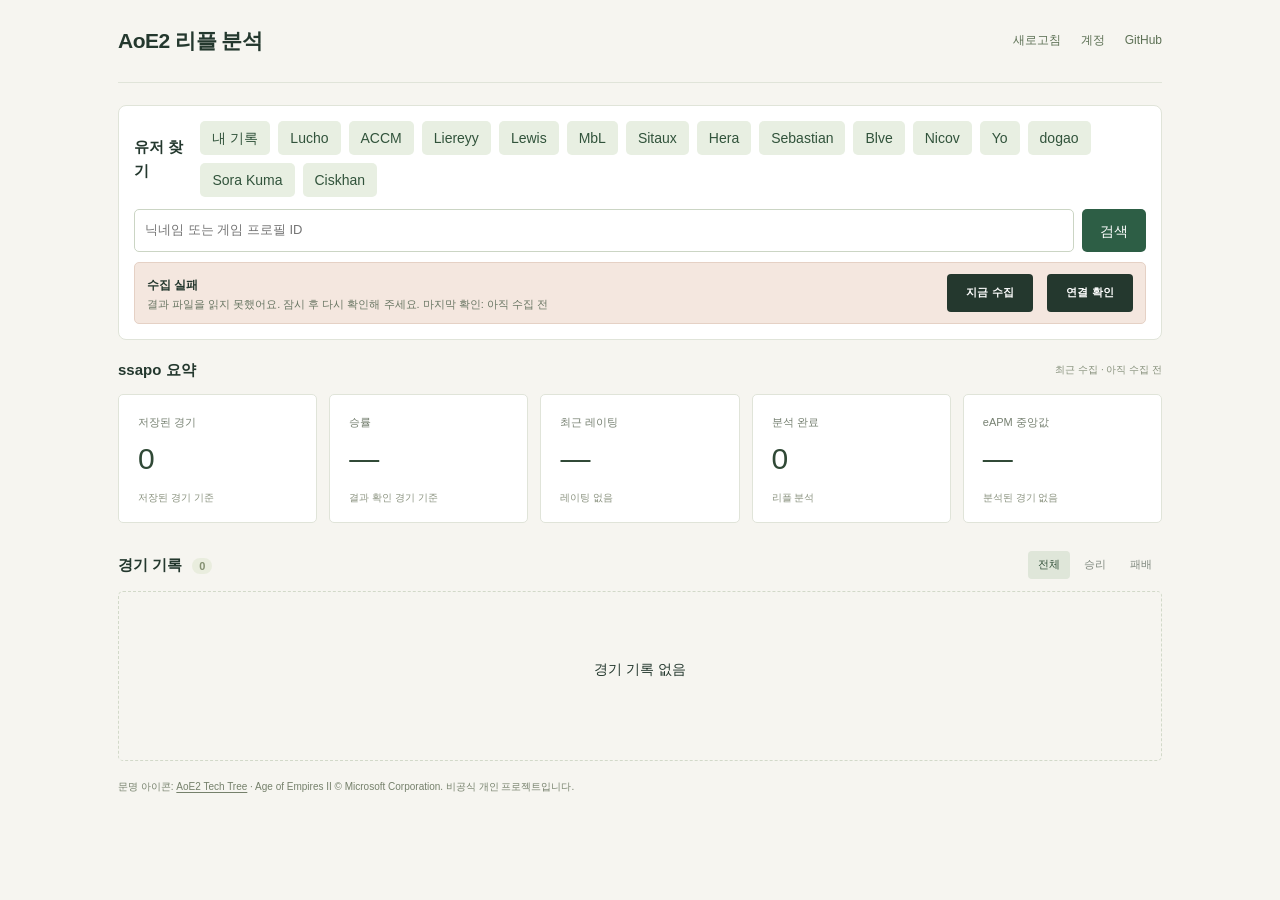
==== site/index.html @ 883e012a "Site: same sections in every match (APP-20) User rule 11-17: every piece of information shows in eve" ====
<!doctype html>
<html lang="ko">
<head>
  <meta charset="utf-8">
  <meta name="viewport" content="width=device-width, initial-scale=1">
  <meta name="theme-color" content="#19251f">
  <meta name="description" content="AoE2 경기 기록과 리플 분석">
  <title>AoE2 리플 분석</title>
  <link rel="icon" href="icon.svg" type="image/svg+xml">
  <link rel="manifest" href="manifest.webmanifest">
  <link rel="stylesheet" href="style.css?v=20261117-fixed">
  <script defer src="collection-watch.js?v=20261106-age-resources"></script>
  <script defer src="building-map.js?v=20261113-key"></script>
  <script defer src="player-search.js?v=20261106-age-resources"></script>
  <script defer src="report-store.js?v=20261117-merge"></script>
  <script defer src="collection-client.js?v=20261117-shared"></script>
  <script defer src="field-control.js?v=20261106-age-resources"></script>
  <script defer src="state-curve.js?v=20261117-fixed"></script>
  <script defer src="housing.js?v=20261117-fixed"></script>
  <script defer src="engine-income.js?v=20261117-fixed"></script>
  <script defer src="civ-info.js?v=20261112-civhover"></script>
  <script defer src="civ-matchup.js?v=20261117-fixed"></script>
  <script defer src="opening.js?v=20261113-names"></script>
  <script defer src="ranked-benchmarks.js?v=20261117-fixed"></script>
  <script defer src="app.js?v=20261117-fixed"></script>
</head>
<body>
  <main id="overview">
    <header class="topbar"><h1>AoE2 리플 분석</h1><div class="toolbar"><button class="subtle" id="refresh">새로고침</button><button class="subtle" id="open-settings">계정</button><a id="source-link" href="https://github.com/ssapo/aoe2" target="_blank" rel="noopener noreferrer">GitHub</a></div></header>
    <section class="player-search" aria-labelledby="player-search-title"><div class="section-heading"><h2 id="player-search-title">유저 찾기</h2><div class="profile-shortcuts"><button data-profile-id="26260702" data-profile-name="ssapo">내 기록</button></div></div><form id="player-search-form"><input id="player-query" type="search" placeholder="닉네임 또는 게임 프로필 ID" aria-label="닉네임 또는 게임 프로필 ID" maxlength="80" required><button type="submit" id="player-search-submit">검색</button></form><section class="connection" id="connection" aria-live="polite"></section><p id="player-search-status" class="compact-note" role="status"></p><div id="player-results"></div><p id="profile-view-note" class="compact-note"></p></section>
    <section id="collection-feedback" class="collection-feedback" aria-live="polite" hidden><div><strong id="collection-title"></strong><p id="collection-hint"></p></div><button id="collection-dismiss" aria-label="수집 결과 자동 확인 닫기">닫기</button></section>
    <div class="section-heading"><h2><span id="player-name"></span> 요약</h2><span id="updated">연결 대기</span></div>
    <section class="stats" aria-label="경기 통계"><article><span>저장된 경기</span><strong id="stat-games">—</strong><small>저장된 경기 기준</small></article><article><span>승률</span><strong id="stat-win">—</strong><small id="stat-record">결과 확인 경기 기준</small></article><article><span>최근 레이팅</span><strong id="stat-rating">—</strong><small id="stat-delta">—</small></article><article><span>분석 완료</span><strong id="stat-analysis">—</strong><small>리플 분석</small></article><article><span>eAPM 중앙값</span><strong id="stat-eapm">—</strong><small id="stat-eapm-note">분석된 경기 기준</small></article></section>
    <section id="history"><div class="section-heading"><h2>경기 기록 <span id="match-count" class="count">0</span></h2><div class="filters" role="group" aria-label="경기 결과 필터"><button class="selected" data-filter="all" aria-pressed="true">전체</button><button data-filter="win" aria-pressed="false">승리</button><button data-filter="loss" aria-pressed="false">패배</button></div></div><div id="matches"></div><div id="pagination" class="pagination" hidden><button id="load-more" class="subtle">더 보기</button></div></section>
  <small class="asset-notice">문명 아이콘: <a href="https://github.com/SiegeEngineers/aoe2techtree" target="_blank" rel="noopener noreferrer">AoE2 Tech Tree</a> · Age of Empires II © Microsoft Corporation. 비공식 개인 프로젝트입니다.</small>
</main>
  <dialog id="settings-dialog"><div class="dialog-head"><h2>계정 · 수집</h2><button class="close" data-close="settings-dialog" aria-label="닫기">×</button></div><p id="settings-profile"></p><p><a id="settings-profile-link" href="https://www.aoe2insights.com/user/13810994/" target="_blank" rel="noopener noreferrer">AoE2 Insights 프로필</a></p><p id="settings-collection-note"></p><details><summary>수집 제한</summary><p>지금 수집은 한 번에 최대 2경기를 새로 분석해요. 결과는 현재 탭에서 유지돼요. 리플 미제공이나 파서 호환 문제로 일부 분석이 빠질 수 있어요.</p><p>기본 계정과 헤라의 기록은 약 30분마다 따로 저장해요. 예약 수집은 지연되거나 중지될 수 있어요. 새로고침은 저장된 결과를 다시 읽어요.</p></details></dialog>
  <dialog id="match-dialog" aria-labelledby="review-title"><div class="dialog-head"><span id="match-subtitle">경기 분석</span><div class="match-navigation"><button id="match-newer" aria-label="더 최근 경기">←</button><button id="match-older" aria-label="더 이전 경기">→</button><button class="close" data-close="match-dialog" aria-label="닫기" autofocus>×</button></div></div><div id="match-detail"></div></dialog>
  <div class="toast" id="toast" role="status" hidden></div>
</body>
</html>
---- site/style.css ----
:root{--paper:#f6f5f0;--ink:#24382e;--muted:#78816f;--green:#2d5e45;--border:#e0e4d9}*{box-sizing:border-box}body{margin:0;background:var(--paper);color:var(--ink);font:14px/1.6 -apple-system,BlinkMacSystemFont,"Segoe UI","Malgun Gothic",sans-serif}a{color:inherit}button,input{font:inherit}button{cursor:pointer;border:0}button:disabled{opacity:.6;cursor:wait}button:focus-visible,a:focus-visible,input:focus-visible,summary:focus-visible{outline:3px solid #aa8b4d;outline-offset:3px}main{max-width:1100px;margin:auto;padding:0 28px 35px}.topbar{display:flex;justify-content:space-between;align-items:center;gap:15px;padding:24px 0;border-bottom:1px solid var(--border);margin-bottom:22px}.topbar h1{font-size:21px;letter-spacing:-.5px;margin:0;font-weight:650}.toolbar{display:flex;gap:20px;align-items:center}.toolbar a,.subtle{font-size:12px;color:#5c7054;text-decoration:none;background:none;padding:5px 0}.connection{background:#e9eee3;border:1px solid #dce4d5;border-radius:5px;display:flex;align-items:center;gap:14px;padding:12px 15px;margin-bottom:25px}.connection.demo{background:#f4ebd8;border-color:#e6dac2}.connection.error{background:#f4e7df;border-color:#e5d1c5}.connection p{margin:0;font-size:11px;color:#697663}.connection strong{font-size:12px;font-weight:600}.connection .text{flex:1}.connection button{background:var(--ink);color:#fff;padding:7px 13px;border-radius:4px;font-size:11px;white-space:nowrap}.section-heading{display:flex;justify-content:space-between;align-items:center;gap:10px;margin-bottom:12px}h2{font-size:15px;margin:0;font-weight:650}.section-heading>span{font-size:10px;color:#86907b}.stats{display:grid;grid-template-columns:repeat(5,1fr);gap:12px;margin-bottom:28px}.stats article{background:#fff;border:1px solid var(--border);border-radius:5px;padding:15px 19px}.stats article>span{font-size:11px;color:#778172}.stats strong{display:block;font-size:30px;font-weight:500;line-height:1.4;margin:5px 0;color:#304936}.stats small{font-size:10px;color:#8a927f}.count{font-size:11px;color:#849071;background:#e9edde;border-radius:12px;padding:2px 7px;margin-left:6px}.filters{display:flex;gap:4px}.filters button{background:transparent;color:#7f887e;font-size:11px;border-radius:4px;padding:5px 10px}.filters .selected{background:#dfe6d9;color:#325039}.empty{min-height:170px;display:flex;align-items:center;justify-content:center;flex-direction:column;text-align:center;border:1px dashed #d2d9c9;border-radius:5px;padding:25px}.empty h3{font-size:14px;font-weight:500;margin:0 0 12px}.empty button{background:#e5eadd;color:#45623e;border-radius:4px;padding:8px 16px;font-size:12px}.match{display:grid;grid-template-columns:40px minmax(0,1fr) auto;gap:14px;padding:15px 17px;background:#fff;border:1px solid var(--border);border-radius:5px;margin-bottom:8px;width:100%;color:inherit;text-align:left;align-items:center}.match:hover{border-color:#9aa98c}.result{height:36px;width:36px;display:grid;place-items:center;border-radius:4px;background:#edf2e9;color:#4d7650;font-size:17px}.result.loss{background:#f5eae4;color:#a56d5b}.result.unknown{background:#eee;color:#777}.match h3{font-size:13px;margin:0 0 2px;font-weight:600}.match p{font-size:10px;margin:0;color:#889080}.match-right{text-align:right}.rating{font-size:18px;display:block}.tag{font-size:10px;color:#68815b}.tag.unavailable,.tag.parser_error,.tag.pending{color:#a28b6e}.pagination{text-align:center}dialog{width:min(760px,calc(100vw - 30px));max-height:88vh;border:1px solid #dfe3d6;border-radius:8px;padding:25px;background:var(--paper);color:var(--ink)}dialog::backdrop{background:#10221999}.dialog-head{display:flex;justify-content:space-between;align-items:center;gap:15px;margin-bottom:16px}.dialog-head>span{font-size:11px;color:#78846e}.close{background:transparent;color:#738169;font-size:24px;line-height:1;padding:3px 8px}.setup-steps{padding-left:20px;color:#64705e;font-size:12px;line-height:2}form{margin:20px 0}form label{display:block;font-size:12px;font-weight:600;margin-bottom:8px}input{width:100%;padding:11px;border:1px solid #ccd7c4;border-radius:4px;background:#fff;color:var(--ink);font-size:13px}.form-note{font-size:10px;color:#89917f}.primary{background:#2a5039;color:#fff;border-radius:4px;padding:9px 15px;font-size:12px;text-decoration:none;display:inline-block}.profile-result{padding:13px;border:1px solid #dbe2cf;border-radius:5px;background:#edf0e4;font-size:12px;line-height:1.9}.profile-result a{margin-top:10px}.profile-result code{background:#fff;padding:3px 7px}.error-text{color:#a35544;font-size:12px}details{margin-top:20px;font-size:12px;color:#7d8874}summary{cursor:pointer;font-size:12px;color:#5d7351}.review-title{font-size:21px;margin:0 0 5px}.review-meta{font-size:11px;color:#869078;margin-bottom:18px}.review-stats{display:grid;grid-template-columns:repeat(3,1fr);gap:10px;margin-bottom:18px}.review-stats article{background:#fff;padding:11px;border:1px solid var(--border);border-radius:5px}.review-stats small{display:block;font-size:10px;color:#8b927f}.review-stats strong{font-size:18px;font-weight:500}.insight{background:#fff;border:1px solid var(--border);border-left:3px solid #b59c67;border-radius:4px;margin-bottom:10px;padding:14px}.insight.strength{border-left-color:#708f59}.insight h3{font-size:13px;margin:0 0 6px}.insight p{font-size:12px;color:#74816b;margin:6px 0}.insight .action{color:#3f5d34}.insight small{font-size:10px;color:#8b937e}.timeline{width:100%;border-collapse:collapse;font-size:12px;margin-top:12px}.timeline th{text-align:left;font-size:10px;font-weight:500;color:#829073}.timeline td,.timeline th{padding:8px 10px;border-bottom:1px solid var(--border)}.timeline td:first-child{font-family:monospace;white-space:nowrap}.timeline .type{color:#8f987f;font-size:10px}.detail-note{font-size:11px;color:#8b937e;padding:8px 0}.source-button{display:inline-block;color:#49673d;font-size:12px;text-decoration:none;margin-top:15px}.toast{position:fixed;bottom:25px;left:50%;transform:translateX(-50%);background:#243c2b;color:#fff;padding:10px 18px;border-radius:5px;font-size:12px;z-index:5;max-width:calc(100% - 30px)}[hidden]{display:none!important}
@media(max-width:600px){main{padding:0 16px 25px}.topbar{padding:17px 0;margin-bottom:17px;align-items:flex-start}.topbar h1{font-size:18px}.toolbar{gap:13px}.toolbar a,.subtle{font-size:11px}.connection{padding:11px;gap:10px;align-items:flex-start;flex-wrap:wrap}.connection p{font-size:10px}.stats{grid-template-columns:repeat(2,1fr);gap:9px;margin-bottom:23px}.stats article:last-child:nth-child(odd){grid-column:1/-1}.stats article{padding:12px 15px}.stats strong{font-size:28px}.stats small{font-size:9px}.section-heading>span{font-size:9px}.match{padding:12px 10px;gap:9px}.match h3{font-size:12px}.match p{font-size:9px}.rating{font-size:16px}.tag{font-size:9px}dialog{padding:20px 16px}.review-title{font-size:19px}.review-stats{gap:7px}.review-stats article{padding:9px}.timeline td,.timeline th{padding:7px 5px}}

.detail-heading{font-size:15px;margin:28px 0 10px}.checkpoint-title{font-size:13px;margin:20px 0 5px}.table-scroll{overflow-x:auto}.comparison{table-layout:fixed}.comparison th:first-child{width:32%}.comparison td{overflow-wrap:anywhere;white-space:normal;font-family:inherit;vertical-align:top}.timeline-window{max-height:420px;overflow:auto}.timeline-window thead{position:sticky;top:0;background:var(--paper)}

/* Compact review workspace: header and tabs stay outside the only scroll area. */
body.review-open{overflow:hidden}
/* The analysis window fills the screen on every width (2026-11-16): the map and records got too little room in a box. */
#match-dialog{width:100vw;height:100dvh;max-width:none;max-height:100dvh;margin:0;border:0;padding:0;overflow:hidden;border-radius:0}
.review-body [role=tabpanel]:not(#panel-timeline){max-width:1080px;margin-inline:auto}
#match-dialog[open]{display:flex;flex-direction:column}
#match-dialog>.dialog-head{flex:none;margin:0;padding:8px 20px;border-bottom:1px solid var(--border);background:#edf0e7}
#match-dialog .dialog-head>span{font-size:11px;color:#566a54}
.match-navigation{display:flex;align-items:center;gap:3px}
.match-navigation button{width:40px;height:38px;border-radius:5px;background:transparent;color:var(--ink);font-size:19px}
.match-navigation button:hover{background:#dfe6d7}
.match-navigation button:disabled{opacity:.3;cursor:default}
#match-detail{display:flex;flex:1;min-height:0;overflow:hidden}
.review-workspace{display:flex;flex:1;flex-direction:column;min-height:0;min-width:0}
.review-header{flex:none;padding:15px 24px 12px}
.review-heading-row{display:flex;gap:10px;align-items:center}
.review-heading-row h2{font-size:20px;line-height:1.3;min-width:0}
.outcome{font-size:11px;line-height:1;padding:6px 8px;background:#e0eadb;color:#315e3d;border-radius:4px;white-space:nowrap}
.outcome.loss{background:#f2e3d9;color:#8d543c}
.review-opponent{margin:5px 0 0;font-size:12px;color:#50624c;overflow:hidden;text-overflow:ellipsis;white-space:nowrap}
.review-header .review-meta{display:flex;justify-content:space-between;gap:12px;align-items:center;margin:4px 0 0;font-size:11px;color:#60705a}
.review-rating{font-size:15px;font-variant-numeric:tabular-nums;white-space:nowrap;color:var(--ink)}
.review-tabs{display:grid;grid-template-columns:repeat(4,1fr);flex:none;border-top:1px solid var(--border);border-bottom:1px solid var(--border);padding:0 16px;background:#f1f3eb}
.review-tabs button{background:none;color:#65745c;min-height:48px;padding:8px 5px;border-bottom:3px solid transparent;font-size:14px;font-weight:600;white-space:nowrap}
.review-tabs button[aria-selected=true]{color:#244c35;border-bottom-color:#2d5e45;background:#e7eddf}
.review-tabs button:hover{background:#e9eee2}
.review-body{flex:1;min-height:0;overflow-y:auto;overscroll-behavior:contain;scrollbar-gutter:stable;padding:20px 24px 24px}
.review-body [role=tabpanel]:focus{outline:none}
.review-body [role=tabpanel]:focus-visible{outline:2px solid #aa8b4d;outline-offset:3px}
.review-footer{display:flex;gap:22px;flex:none;min-height:44px;align-items:center;padding:4px 24px;border-top:1px solid var(--border);background:var(--paper)}
.review-footer a{font-size:11px;color:#526a48;text-decoration:none;padding:5px 0}
.highlights{display:grid;grid-auto-flow:column;grid-auto-columns:minmax(0,1fr);gap:10px;margin:0 0 18px}
.highlight{text-align:left;padding:12px 14px;border:1px solid var(--border);border-radius:7px;background:#fff;color:var(--ink);min-width:0}
.highlight>span{display:block;font-size:11px;color:#63705b}
.highlight strong{display:block;font-size:23px;line-height:1.4;letter-spacing:-.5px;font-weight:600;white-space:nowrap}
.highlight small{display:block;font-size:10px;color:#67745d;white-space:nowrap}
.ahead strong,.difference.ahead{color:#316545}
.behind strong,.difference.behind{color:#a06038}
.summary-label{display:flex;justify-content:space-between;gap:10px;align-items:center;font-size:13px;font-weight:600;margin-bottom:10px}
.summary-label small{font-size:10px;font-weight:400;color:#74816b}
.signal-columns{display:grid;grid-template-columns:1fr 1fr;gap:16px}
.signal-group{min-width:0}
.signal-group>h3{font-size:12px;font-weight:600;color:#66745d;margin:0 0 8px;display:flex;gap:7px;align-items:center}
.signal-group>h3>span{font-size:10px;background:#e5eadf;padding:0 6px;border-radius:8px}
.signal-card{border:1px solid var(--border);border-left:3px solid #b28855;background:#fff;padding:11px 12px;border-radius:5px;margin-bottom:8px}
.signal-card.positive{border-left-color:#688a53}
.signal-card h4{font-size:13px;line-height:1.5;margin:0;color:#334b32;font-weight:600}
.signal-card>p{margin:4px 0;font-size:11px;color:#64705b}
.signal-card details{margin-top:5px}
.signal-card summary{font-size:11px;color:#63735a;padding:2px 0}
.signal-card details p{font-size:12px;line-height:1.7;margin:7px 0 0;color:#586c4b}
.more-signals{margin:8px 0 0}
.more-signals>summary{padding:7px 0;font-size:11px}
.basic-comparison,.method-note{border-top:1px solid var(--border);margin:15px 0 0;padding-top:2px}
.basic-comparison>summary,.method-note>summary{padding:10px 0;font-size:12px;font-weight:500}
.method-note p{font-size:12px;color:#627057;line-height:1.8;margin:6px 0 10px}
.compact-note{font-size:11px;color:#65735b;line-height:1.7;margin:12px 0 0}
.panel-toolbar{display:flex;justify-content:space-between;align-items:center;flex-wrap:wrap;gap:10px;margin:0 0 14px}
.segments{display:inline-flex;padding:3px;background:#e8ecdf;border:1px solid #dfe5d5;border-radius:7px;max-width:100%}
.segments button{padding:7px 14px;border-radius:4px;background:transparent;color:#5b6f50;font-size:12px;min-height:34px;white-space:nowrap}
.segments button[aria-pressed=true]{background:#fff;color:#2b5236;box-shadow:0 1px 3px #2a392416;font-weight:600}
.toolbar-note{font-size:11px;color:#6b7860;white-space:nowrap}
.data-caution{font-size:11px;background:#efe8d7;border:1px solid #e8ddc4;border-radius:5px;padding:8px 10px;color:#736038;margin:0 0 16px}
.panel-title{display:flex;gap:10px;justify-content:space-between;align-items:center;margin:2px 0 12px}
.panel-title h3{font-size:15px;margin:0}
.difference{font-size:12px;font-weight:600;padding:4px 9px;border-radius:4px;background:#e7ecdf;color:#64705c;white-space:nowrap}
.review-body .comparison{margin:0;font-size:12px;table-layout:fixed;width:100%}
.review-body .comparison th,.review-body .comparison td{padding:11px 10px;vertical-align:top;overflow-wrap:anywhere}
.review-body .comparison thead th{background:#edf0e5;color:#54694b;font-size:11px;font-weight:600}
.review-body .comparison th:first-child{width:32%}
.review-body .comparison tbody th{font-size:12px;color:#53644b;line-height:1.6;font-weight:500}
.review-body .comparison td{font-variant-numeric:tabular-nums;color:#283e2c}
.cell-value{font-size:14px;font-weight:600;font-variant-numeric:tabular-nums;display:block;line-height:1.4}
.cell-meta{display:block;font-size:10px;line-height:1.6;color:#718065;margin-top:3px}
.no-record{color:#89917f}
.data-table thead,.event-table thead{position:sticky;top:0;z-index:1}
.search-row{display:flex;align-items:center;gap:12px;margin-bottom:14px}
.search-row input{max-width:400px;padding:9px 12px;min-width:0;font-size:13px}
.search-row .toolbar-note{margin-left:auto}
.panel-empty{font-size:13px;color:#738267;text-align:center;padding:35px 10px}
.select-label{display:flex;align-items:center;gap:6px;font-size:11px;color:#67745d}
.select-label select{font:inherit;color:#314c32;border:1px solid #d5dfcb;border-radius:5px;padding:8px 5px;background:#fff;max-width:140px;min-height:38px}
.timeline-pagination{display:flex;justify-content:space-between;gap:8px;align-items:center;margin:0 0 12px;font-size:11px;color:#68775f}
.timeline-pagination>div{display:flex;align-items:center;gap:12px}
.timeline-pagination button{font:inherit;background:#e8ecdf;color:#385334;padding:7px 12px;border-radius:4px;min-height:34px}
.timeline-pagination button:disabled{opacity:.35;cursor:default}
.event-table{margin:0;font-size:12px;width:100%}
.event-table th{background:#edf0e5;color:#576e4c;font-size:11px}
.event-table th:first-child{width:65px}
.event-table th:nth-child(2){width:65px}
.event-table td,.event-table th{padding:8px 10px}
.player-tag{display:inline-block;border-radius:4px;font-size:10px;padding:2px 7px;background:#dfebdc;color:#3e6846}
.player-tag.theirs{background:#ece0d3;color:#8a5d3c}
@media(max-width:600px){
  #match-dialog{width:100vw;height:100dvh;max-height:100dvh;max-width:none;margin:0;border:0;border-radius:0}
  #match-dialog>.dialog-head{padding:5px 14px;min-height:47px}
  .match-navigation button{width:38px;height:38px}
  .review-header{padding:12px 16px 10px}
  .review-heading-row h2{font-size:18px}
  .review-opponent{font-size:11px;margin-top:4px}
  .review-header .review-meta{font-size:10px;margin-top:5px}
  .review-rating{font-size:14px}
  .review-tabs{padding:0 8px}
  .review-tabs button{font-size:13px;min-height:47px}
  .review-body{padding:16px 14px 20px;scrollbar-gutter:auto}
  .review-footer{padding:4px 16px;min-height:44px;padding-bottom:max(4px,env(safe-area-inset-bottom))}
  .highlights{gap:7px;margin-bottom:15px}
  .highlight{padding:10px 9px}
  .highlight strong{font-size:20px}
  .highlight small{font-size:9px;white-space:normal}
  .summary-label{display:block;font-size:12px}
  .summary-label small{display:block;margin-top:2px}
  .signal-columns{gap:10px;grid-template-columns:1fr 1fr}
  .signal-group>h3{font-size:11px}
  .signal-card{padding:9px 8px}
  .signal-card h4{font-size:12px}
  .signal-card>p{font-size:10px}
  .panel-toolbar{gap:8px;margin-bottom:12px}
  .segments button{padding:7px 12px;font-size:12px;min-height:36px}
  .select-label{gap:4px;font-size:10px}
  .select-label select{font-size:11px;padding:7px 3px}
  .review-body .comparison th,.review-body .comparison td{padding:10px 7px}
  .review-body .comparison tbody th,.review-body .comparison td{font-size:11px}
  .review-body .comparison th:first-child{width:31%}
  .cell-value{font-size:13px}
  .cell-meta{font-size:9px}
  .data-table thead,.event-table thead{top:0}
  .event-table td,.event-table th{padding:7px 6px}
}
@media(max-width:360px){.highlight strong{font-size:17px}.signal-columns{grid-template-columns:1fr}.select-label{flex:1}.panel-toolbar>.segments{margin-right:auto}}

.collect-now{display:inline-flex;align-items:center;justify-content:center;min-height:38px;padding:7px 12px;border-radius:4px;background:#2d5e45;color:#fff;text-decoration:none;font-size:12px;font-weight:600;white-space:nowrap;flex:none}
.collect-now:hover{background:#244e39}
.collection-feedback{display:flex;align-items:flex-start;gap:12px;padding:12px 15px;margin:-12px 0 25px;border:1px solid #d6dfcc;background:#eef2e7;border-radius:5px;color:#3d5736}
.collection-feedback>div{flex:1;min-width:0}
.collection-feedback strong{font-size:12px}
.collection-feedback p{font-size:11px;line-height:1.8;margin:4px 0 0;color:#617354}
.collection-feedback>button{font-size:11px;color:#5e7054;background:transparent;min-height:34px;padding:5px;white-space:nowrap}
.collection-feedback[data-state=updated]{border-color:#a4bea1;background:#e7f0e3}
.collection-feedback[data-state=failed],.collection-feedback[data-state=timeout]{border-color:#ddc7ae;background:#f4eadf}
@media(max-width:600px){.connection{gap:8px}.collect-now{font-size:11px;padding:7px 10px;min-height:38px}.connection .text{flex-basis:145px}.collection-feedback{padding:10px 11px}}

.review-tabs{grid-template-columns:repeat(5,1fr)}
.opening-pair{display:flex;justify-content:space-between;gap:10px;margin:0 0 12px;font-size:11px;color:#5a7051}
.opening-pair span{padding:4px 8px;border:1px solid var(--border);border-radius:4px;background:#eaf0e2}
.review-intro{margin:-2px 0 13px}
.finding-stage{display:block;font-size:10px;color:#728064;margin-bottom:4px}
.signal-card.investment{border-left-color:#8b93a3}
.numbers-segments{margin-bottom:12px}
#panel-numbers .comparison th:first-child{width:35%}
@media(max-width:600px){.review-tabs button{font-size:12px;padding:8px 2px}.review-tabs{padding:0 3px}.stage-segments button{padding:6px 9px;font-size:11px}.review-footer{gap:16px}.review-footer a{font-size:10px}.opening-pair{font-size:10px}.signal-card p{line-height:1.7}}
.practice-card{margin:0 0 16px;padding:12px 14px;background:#e7ecf1;border:1px solid #d6dee8;border-radius:6px;color:#3b4e63}
.practice-card strong{font-size:13px}.practice-card p{font-size:11px;margin:4px 0 0;line-height:1.7}.practice-card details{margin-top:5px}.practice-card summary{font-size:11px;color:#536a80}
.practice-card{margin:0 0 14px}.practice-card>summary{color:#3b4e63;font-size:12px}.practice-card>summary span{display:block;margin-left:15px;font-size:11px;margin-top:3px}
#panel-numbers .comparison td,#panel-numbers .comparison th{padding:8px 7px}
@media(max-width:600px){#panel-numbers .comparison td,#panel-numbers .comparison th{padding:7px 5px}.practice-card{padding:10px 11px}.practice-card>summary strong{font-size:12px}}

/* Readability polish; keep the review layout and comparison structure. */
.review-body .compact-note,.review-body .cell-meta{color:#596652}
.signal-card h4{font-size:14px;line-height:1.55;color:#253e2d}
.signal-card>p{font-size:12px;line-height:1.7;color:#53604c}
.signal-card details p{color:#405539}
.finding-stage{color:#5b6b51}
.opening-pair span{background:none;border:0;padding:2px 0;color:#53644d}
.data-caution{background:#edf0e8;border-color:#dfe5d8;color:#4c5c43}
.review-body .comparison{background:#fff}
.review-body .comparison tbody tr:nth-child(even){background:#f6f8f2}
.review-body .comparison td{font-weight:500}
.review-body .comparison tbody th{color:#475b40}
@media(max-width:600px){.signal-card h4{font-size:13px}.signal-card>p{font-size:12px}.review-body .comparison td,.review-body .comparison tbody th{font-size:12px}.finding-stage{font-size:10px}}

[data-number-panel="market"] td{white-space:pre-line;line-height:1.7}

/* Map-first replay layout; controls remain beside the scrubber while scrolling. */
.review-body.timeline-active{padding-top:0;overflow-anchor:none}
#panel-timeline,.timeline-workspace{min-height:100%}
.timeline-workspace{--replay-accent:var(--green);--replay-surface:var(--paper);--replay-card:#fff;--replay-text:var(--ink);--replay-muted:var(--muted);--replay-line:var(--border);--replay-button:#e8ecdf;--replay-button-hover:#dfe6d9;--replay-track:#dfe4d7}
.timeline-dock{position:sticky;top:0;z-index:4;margin:0 -24px;padding:10px 24px 7px;background:var(--replay-surface);color:var(--replay-text);border-bottom:1px solid var(--replay-line);box-shadow:0 4px 10px #24382e0d}
.player-controls{display:flex;align-items:center;gap:8px;flex-wrap:wrap;margin:0}
.player-controls button{min-height:38px;padding:6px 12px;border:1px solid var(--replay-line);border-radius:7px;background:var(--replay-button);color:#385334;font-size:12px}
.player-controls button:hover:not(:disabled){background:var(--replay-button-hover)}
.player-controls #record-play{display:grid;place-items:center;flex:none;width:42px;height:42px;padding:0;border:0;border-radius:50%;background:var(--replay-accent);color:#fff}
#record-play svg{width:23px;height:23px;fill:currentColor;grid-area:1/1}
#record-play .pause-icon,#record-play[aria-pressed=true] .play-icon{display:none}
#record-play[aria-pressed=true] .pause-icon{display:block}
.player-controls label{display:flex;align-items:center;gap:5px;font-size:11px;white-space:nowrap;color:var(--replay-muted)}
.player-controls select{font:inherit;min-height:38px;border:1px solid var(--replay-line);border-radius:7px;background:#fff;color:var(--replay-text);padding:3px 5px;color-scheme:light}
.player-controls output{margin-left:auto;font:12px ui-monospace,SFMono-Regular,Consolas,monospace;font-variant-numeric:tabular-nums;white-space:nowrap;color:var(--replay-text)}
#record-seek{display:block;appearance:none;-webkit-appearance:none;width:100%;height:30px;padding:0;margin:2px 0 0;border:0;background:transparent;cursor:pointer;touch-action:pan-y}
#record-seek::-webkit-slider-runnable-track{height:5px;border-radius:5px;background:linear-gradient(90deg,var(--replay-accent) var(--replay-progress,0%),var(--replay-track) var(--replay-progress,0%))}
#record-seek::-webkit-slider-thumb{appearance:none;-webkit-appearance:none;width:14px;height:14px;margin-top:-4.5px;border:2px solid #fff;border-radius:50%;background:var(--replay-accent);box-shadow:0 1px 4px #24382e40}
#record-seek::-moz-range-track{height:5px;border-radius:5px;background:var(--replay-track)}
#record-seek::-moz-range-progress{height:5px;border-radius:5px;background:var(--replay-accent)}
#record-seek::-moz-range-thumb{width:11px;height:11px;border:2px solid #fff;border-radius:50%;background:var(--replay-accent)}
.timeline-stage{padding:14px 0 18px;min-width:0}
#building-map-host{padding:12px 14px;background:var(--replay-card);color:var(--replay-text);border:1px solid var(--replay-line);border-radius:12px}
#building-map-host #building-map{width:auto;height:auto;max-width:100%;max-height:39dvh;margin-inline:auto;border:1px solid var(--replay-line);border-radius:9px}
#building-map-host .civ-badge small,#building-map-host .compact-note{color:var(--replay-muted)}
#building-map-host .map-focus button{background:var(--replay-button);border:1px solid transparent;border-radius:6px;color:#385334}
#building-map-host .map-focus button[aria-pressed=true]{background:#dfe6d9;border-color:#9aa98c;color:#325039;font-weight:600}
#building-map-host .map-note summary{color:var(--replay-muted)}
#building-map-host>#building-map-info{min-height:19px;margin-top:8px;font-size:11px}
.timeline-history h3{font-size:13px;font-weight:600;margin:0 0 10px}
.timeline-history{border-top:1px solid var(--border);padding-top:16px}
#timeline-table .event-table thead{position:static}
@media(max-width:700px){#building-map-host #building-map{width:100%}}
/* Flow tab (2026-11-16 rework): controls and the field strip stay on top, the map fills what is left of the window,
   the full order list is folded below. 470px = header, tabs, controls, field strip and the map toolbar. */
#building-map-host #building-map{width:min(100%,calc(var(--map-room,calc(100dvh - 470px)) * 1.7143));max-width:100%;max-height:none}
#match-dialog:has(.review-body.timeline-active) .review-header{display:none}
.timeline-dock .field-time-hint{display:none}
.timeline-dock .flow-overview .field-time-labels,.timeline-dock .flow-overview .field-time-lanes{grid-template-rows:repeat(3,14px);gap:3px}
.timeline-dock .flow-overview .field-time-cursor{height:54px}
.timeline-dock .flow-overview{margin:8px 0 0;padding:6px 10px}
.timeline-stage{padding-top:12px}
.field-lane-track{cursor:ew-resize;touch-action:none;user-select:none}
details.timeline-history>summary{cursor:pointer;font-size:13px;font-weight:600;color:#3c553f;padding:4px 0}
details.timeline-history[open]>summary{margin-bottom:10px}
/* Map enlarged: only the replay controls and the map remain. */
#match-dialog.map-full .review-header,#match-dialog.map-full .review-tabs,#match-dialog.map-full .review-footer,#match-dialog.map-full .flow-statistics,#match-dialog.map-full .timeline-history{display:none}
#match-dialog.map-full .timeline-workspace{display:block}
#match-dialog.map-full .timeline-stage{position:static;padding-bottom:0}
#match-dialog.map-full #building-map-host #building-map{width:min(100%,calc((100dvh - 330px) * 1.7143));max-width:100%;max-height:none}
#building-map-host .map-expand{margin-left:auto;background:var(--replay-accent);color:#fff;border:1px solid transparent;border-radius:6px}
#building-map-host .map-expand[aria-pressed=true]{background:#dfe6d9;color:#325039;border-color:#9aa98c}
@media(max-width:600px){
 .timeline-dock{margin:0 -14px;padding:8px 14px 5px}
 .player-controls{gap:6px}
 .player-controls button{padding:5px 9px;min-height:36px}
 .player-controls #record-play{width:38px;height:38px}
 .player-controls select{min-height:36px}
 .player-controls output{font-size:11px}
 #building-map-host{padding:10px}
}
@media(max-width:350px){.player-controls output{flex-basis:100%;margin-left:0;text-align:right}}

/* Shared time axis keeps both players readable on phones. */
.split-timeline{table-layout:fixed;width:100%;border-collapse:collapse}
.split-timeline .time-col{width:54px}
.split-timeline th:first-child,.split-timeline th:nth-child(2){width:auto}
.split-timeline tbody th{font-weight:400;font-variant-numeric:tabular-nums;vertical-align:top;white-space:nowrap;background:#f0f2eb}
.split-timeline td{vertical-align:top;white-space:normal;overflow-wrap:anywhere}
.split-timeline .mine-col{background:#f0f6ed;border-left:2px solid #adc2a1}
.split-timeline .theirs-col{background:#faf3ec;border-left:2px solid #d8bba0}
.split-timeline thead .mine-col{color:#315e3d;background:#e2eddd}
.split-timeline thead .theirs-col{color:#815339;background:#f1e3d5}
.timeline-order+.timeline-order{border-top:1px solid #dce2d8;margin-top:6px;padding-top:6px}
.timeline-order small{display:block;color:#64705b;font-size:10px;margin-top:2px}
.no-order{color:#a2ac9b}
@media(max-width:600px){
 .split-timeline .time-col{width:42px}
 .split-timeline td,.split-timeline th{padding:7px 5px;font-size:12px;line-height:1.45}
 .player-controls button,.player-controls select{min-height:36px}
}

.match-info{min-width:0}.missing-note{margin:6px 0 12px;font-size:11px;line-height:1.7;color:#8a927f}.match-id{font-size:10px;color:#9aa391;font-variant-numeric:tabular-nums;white-space:nowrap}.match-civs{display:flex;flex-wrap:wrap;gap:6px 12px;align-items:center;margin:5px 0}.civ-badge{display:inline-flex;align-items:center;gap:5px;min-width:0;font-size:12px;font-weight:500;line-height:1.5}.civ-badge small{font-size:10px;color:#64705b}.civ-badge img{display:block;width:28px;height:28px;object-fit:contain;flex:none}.civ-badge img[data-civ]{cursor:help;border-radius:6px;box-shadow:0 0 0 1px #d5dbcb;background:#fff}.civ-info{position:fixed;z-index:60;max-height:70vh;overflow:auto;padding:10px 12px;background:#fff;border:1px solid #cfd6c4;border-radius:8px;box-shadow:0 6px 24px rgba(36,56,46,.18);font-size:12px;line-height:1.55;color:var(--ink);text-align:left}.civ-info>*{display:block}.civ-info-title{font-size:13px;margin-bottom:2px}.civ-info b{margin-top:6px;font-weight:600;color:#2d5e45}.civ-badge>span{overflow-wrap:anywhere}.match-opponent{display:block;font-size:11px;color:#65715c;overflow-wrap:anywhere}.review-header .match-civs{margin-top:8px}.asset-notice{display:block;margin:18px 0 0;color:#75806b;font-size:10px;line-height:1.5}.asset-notice a{text-underline-offset:2px}
@media(max-width:600px){.match{grid-template-columns:28px minmax(0,1fr);gap:8px 10px}.match>.result{grid-column:1;grid-row:1;align-self:start}.match-info{grid-column:2;grid-row:1}.match-right{grid-column:2;display:flex;flex-wrap:wrap;gap:6px 12px;align-items:center;text-align:left}.match .rating{font-size:15px}.match-civs{gap:5px 10px}.civ-badge{font-size:12px}.civ-badge img{width:24px;height:24px}.match-opponent{font-size:10px}.review-opponent{white-space:normal;overflow-wrap:anywhere}}

#building-map{display:block;width:100%;height:auto;background:#eef1e8;border-radius:8px;cursor:crosshair;touch-action:manipulation}.map-legend{display:flex;flex-wrap:wrap;gap:18px;margin:8px 0}.map-legend .own-civ{border-left:4px solid #2cbd5c;padding-left:6px}.map-legend .opponent-civ{border-left:4px solid #ed5058;padding-left:6px}.map-focus{display:flex;gap:8px;margin:10px 0}.map-focus button{background:#e3eade;color:#294333;padding:7px 10px;border-radius:4px;font-size:12px}.split-timeline .civ-badge{flex-wrap:wrap;gap:4px;font-size:11px}.split-timeline .civ-badge img{width:22px;height:22px}@media(max-width:600px){.map-focus button{min-height:36px}.map-legend{gap:10px}.split-timeline .civ-badge img{width:20px;height:20px}}

.player-search{padding:15px;border:1px solid var(--border);border-radius:8px;background:#fff;margin-bottom:18px}.profile-shortcuts{display:flex;gap:8px;flex-wrap:wrap}.profile-shortcuts button{background:#e8efe2;color:#31533b;padding:6px 12px;border-radius:5px}.player-search form{display:flex;gap:8px}.player-search input{min-width:0;flex:1;padding:10px;border:1px solid #cbd5c4;border-radius:5px}.player-search form>button{background:#2d5e45;color:#fff;padding:8px 18px;border-radius:5px}.player-result{display:flex;justify-content:space-between;gap:10px;align-items:center;width:100%;padding:10px;background:#f5f7f0;border-bottom:1px solid var(--border);text-align:left;overflow-wrap:anywhere}.player-result span{font-size:11px;color:#64705b}.player-search .compact-note{margin:8px 0 0}@media(max-width:600px){.player-result{align-items:flex-start;flex-direction:column;gap:2px}.player-search{padding:12px}.player-search .section-heading{align-items:center}.profile-shortcuts button{min-height:36px}}

.map-toolbar{display:flex;align-items:center;justify-content:space-between;gap:6px 12px;flex-wrap:wrap;margin-bottom:8px}
.map-toolbar .map-legend{margin:0;gap:10px}
.map-toolbar .map-focus{margin:0;gap:5px}
.map-toolbar .map-focus button{padding:5px 8px;min-height:34px;font-size:11px}
.map-note{margin-top:6px}.map-note summary{font-size:11px}.map-note .compact-note{margin-top:4px}
/* Map key: one small row under the canvas. Swatch colours come from building-map.js. */
.map-key{display:flex;flex-wrap:wrap;align-items:center;gap:0 10px;margin:5px 0 0;padding:0;list-style:none;font-size:10px;line-height:16px;color:var(--replay-muted)}
.map-key li{display:inline-flex;align-items:center;gap:3px;white-space:nowrap}
.map-key i{display:inline-block;flex:none;box-sizing:border-box;border:1px solid #18271e}
.map-key .key-build{width:8px;height:8px;margin:0 1px;transform:scaleY(.5) rotate(45deg)}
.map-key .key-wall{width:5px;height:5px}
.map-key .key-resource{width:7px;height:7px;border-color:#8d9684}
.map-key small{margin-left:2px;font-size:10px}
#building-map-host>.map-key+#building-map-info{margin-top:2px}

/* Random civ marker: a small pill that wraps with the name on phones. */
.civ-random{display:inline-flex;align-items:center;gap:3px;margin-left:2px;padding:1px 6px 1px 4px;border:1px solid #d8ddcc;border-radius:999px;background:#f3f5ee;color:#5f6d57;font-size:10px;font-weight:600;line-height:1.5;white-space:nowrap;vertical-align:middle}
.civ-random svg{width:11px;height:11px;flex:none}
.civ-random rect{fill:none;stroke:currentColor;stroke-width:1.4}
.civ-random circle{fill:currentColor}
.civ-badge{flex-wrap:wrap}
@media(max-width:600px){.civ-random{font-size:9px;padding:0 5px 0 3px}.civ-random svg{width:10px;height:10px}}


.field-control{margin:0 0 18px;padding:15px 16px;background:#fff;border:1px solid var(--border);border-radius:8px}
.field-heading{display:flex;align-items:center;justify-content:space-between;gap:10px}.field-heading h3{font-size:14px;margin:0}.field-heading>span{font-size:10px;color:#6b7662}
.field-lead{font-size:13px;color:#304b37;margin:8px 0}.field-caption{font-size:11px;color:#68755e;margin:8px 0}
.field-bar{display:flex;height:12px;overflow:hidden;border-radius:6px;background:#eef1e9;gap:2px}.field-home{background:#7aa385}.field-middle{background:#b2b7a5}.field-away{background:#bf8e75}
.field-stats{display:grid;grid-template-columns:repeat(3,minmax(0,1fr));gap:12px;margin-top:10px}.field-stats>div{display:flex;flex-direction:column}.field-stats span{font-size:11px;color:#68755e}.field-stats strong{font-size:23px;font-weight:600;font-variant-numeric:tabular-nums;line-height:1.5}.field-stats small{font-size:12px;margin-left:2px;font-weight:400}.field-stats time{font-size:11px;color:#68755e;font-variant-numeric:tabular-nums}
.field-windows,.field-method{margin-top:10px}.field-windows summary,.field-method summary{font-size:11px}.field-method p{font-size:11px;line-height:1.7;margin:6px 0}
@media(max-width:600px){.field-control{padding:12px}.field-stats strong{font-size:21px}}

/* Time-proportional lanes replace the long list of field intervals. */
.field-windows{--field-label-width:60px;--field-lane-gap:10px}
.field-time-chart{display:grid;grid-template-columns:var(--field-label-width) minmax(0,1fr);gap:var(--field-lane-gap);margin-top:12px}
.field-time-labels,.field-time-lanes{display:grid;grid-template-rows:repeat(3,24px);gap:6px}
.field-time-labels span{display:flex;align-items:center;font-size:11px;color:#5f6e55;white-space:nowrap}
.field-time-plot{position:relative;min-width:0}
.field-lane-track{position:relative;overflow:hidden;cursor:pointer;background:#edf0e7;border-radius:4px;touch-action:pan-y}
.field-time-mark{position:absolute;top:4px;bottom:4px;border-radius:2px;pointer-events:none}
.field-time-cursor{position:absolute;left:var(--field-cursor,0%);top:-3px;height:90px;width:2px;background:#314a35;transform:translateX(-1px);pointer-events:none}
.field-time-cursor:before{content:"";position:absolute;top:-1px;left:-3px;width:8px;height:8px;border-radius:50%;background:#314a35}
.field-time-axis{position:relative;height:23px;margin-top:5px;color:#6d7964;font-size:10px;font-variant-numeric:tabular-nums}
.field-time-axis span{position:absolute;transform:translateX(-50%);white-space:nowrap}.field-time-axis span:first-child{transform:none}.field-time-axis span:last-child{transform:translateX(-100%)}
.field-time-hint{font-size:10px;color:#6b7762;line-height:1.7;margin:6px 0 0}
@media(max-width:600px){.field-windows{--field-label-width:48px;--field-lane-gap:8px}.field-time-labels span{font-size:10px}.field-time-axis{font-size:9px}}

/* The shared playback controls drive both the map and the field overview. */
.flow-overview{padding:9px 12px;margin:12px 0 0;border:1px solid var(--border);border-radius:8px;background:#fff}
.flow-overview>summary{font-weight:600;color:#3c553f}.flow-overview>summary small{font-weight:400;font-size:10px;color:#74806b;margin-left:7px}
.flow-overview .field-time-chart{margin-top:9px}
.flow-overview .field-time-labels,.flow-overview .field-time-lanes{grid-template-rows:repeat(3,18px);gap:4px}
.flow-overview .field-time-mark{top:3px;bottom:3px}
.flow-overview .field-time-cursor{height:68px}
.flow-overview .field-time-mark.field-home{background:#4c805c}.flow-overview .field-time-mark.field-middle{background:#777e6b}.flow-overview .field-time-mark.field-away{background:#a96b51}
.flow-overview .field-time-axis{height:18px;margin-top:4px}
.flow-overview .field-time-hint{margin-top:0}
.flow-statistics{margin:0 0 16px}.flow-statistics>summary{font-weight:500;padding:8px 0}.flow-statistics .field-control{margin:4px 0 0}

/* Compact account controls beneath the search input. */
.player-search form{margin:12px 0 10px}
.player-search .connection{margin:0;padding:10px 12px;align-items:center}
.player-search .connection button{display:inline-flex;align-items:center;justify-content:center;box-sizing:border-box;width:86px;min-height:38px;padding:7px 10px;font-size:11px;font-weight:600;white-space:nowrap}
.player-search .compact-note:empty{display:none}
@media(max-width:600px){.player-search .connection{flex-wrap:wrap}.player-search .connection .text{flex:1 1 100px}.player-search .connection button{width:78px;min-height:38px;padding:7px 8px}}

.connection .profile-context{font-size:10px;color:#65745d;white-space:normal}.connection .text{min-width:0;overflow-wrap:anywhere}

.state-curve{margin:0 0 18px}.state-curve .detail-heading{margin-top:6px}.state-curve .detail-heading small{font-size:11px;font-weight:400;color:var(--muted);margin-left:6px}
.state-lines{margin:4px 0 10px;padding-left:18px;font-size:12px;line-height:1.8;color:#3f5537}
.state-charts{display:grid;grid-template-columns:minmax(0,1fr);gap:8px}
.state-chart{margin:0;background:#fff;border:1px solid var(--border);border-radius:5px;padding:8px 8px 2px}.state-chart svg{display:block;width:100%;height:auto}
.state-chart figcaption{display:flex;flex-wrap:wrap;justify-content:space-between;gap:2px 10px;font-size:12px;line-height:1.5}.state-chart figcaption strong{font-weight:600}.state-chart figcaption b{font-weight:500}.state-chart figcaption small{color:var(--muted);font-size:10px}
.state-chart .mine{color:#2d5e45}.state-chart .theirs{color:#b0624f}
.state-axis{font-size:9px;fill:#869078}.state-grid{stroke:#e8ebe2;stroke-width:1}
.state-line{fill:none;stroke-width:1.6}.state-line.mine{stroke:#2d5e45}.state-line.theirs{stroke:#b0624f;stroke-opacity:.85}
.resource-insights{margin-bottom:18px}.resource-insights .panel-toolbar{margin-bottom:6px}.resource-insights .detail-heading{margin:0}
.ranked-benchmarks{margin-bottom:18px}.ranked-benchmarks .panel-toolbar{margin-bottom:7px}.ranked-benchmarks .detail-heading{margin:0}
.ranked-resource .resource-metrics{grid-template-columns:1.2fr 1fr}
.ranked-details{margin-top:8px;font-size:12px}.ranked-details>summary{padding:7px 0;cursor:pointer;font-weight:600}.ranked-table td:last-child{white-space:nowrap}
.ranked-details>summary small{font-weight:400;font-size:10px;color:var(--muted)}
.ranked-age-reference{margin:0 0 8px;font-size:10px;color:var(--muted)}
.ranked-table td:nth-child(n+3),.ranked-table th:nth-child(n+3){font-size:10px;color:var(--muted)}
/* Resource review: one primary player, opponent as context. */
.resource-window{padding:14px 16px;background:#f6f8f3;border:1px solid #dbe4d5;border-radius:10px;color:#263e30}
.resource-window header{display:flex;justify-content:space-between;align-items:center;gap:8px;flex-wrap:wrap;font-size:12px;color:#596853}
.resource-window header>div{display:flex;align-items:center;gap:8px}.resource-window time{font-variant-numeric:tabular-nums}
.resource-icons{display:inline-flex;gap:3px}.resource-icons svg{width:18px;height:18px;stroke-width:1.5;stroke:currentColor;fill:currentColor;fill-opacity:.18;stroke-linejoin:round;stroke-linecap:round}
.resource-icons .food{color:#a27a37}.resource-icons .wood{color:#84623f}.resource-icons .gold{color:#bd8c1c}.resource-icons .stone{color:#788085}
.resource-metrics{display:grid;grid-template-columns:1.25fr 1fr 1.1fr;gap:14px;margin:15px 0 13px;align-items:end}
.resource-metrics>div{min-width:0}.resource-metrics dt{display:flex;align-items:center;gap:4px;font-size:12px;color:#64715c;white-space:nowrap}
.resource-metrics dt svg{width:15px;height:15px;fill:none;stroke:currentColor;stroke-width:1.5;stroke-linecap:round;stroke-linejoin:round}
.resource-metrics dd{margin:5px 0 0;font-size:25px;font-weight:650;line-height:1.2;font-variant-numeric:tabular-nums;letter-spacing:-.6px;white-space:nowrap}
.resource-metrics .resource-primary dd{font-size:36px;color:#28583c}.resource-metrics .resource-duration{font-size:20px;letter-spacing:-.5px}
.resource-opponent-line{display:flex;flex-wrap:wrap;gap:3px 8px;align-items:baseline;border-top:1px solid #e0e6da;padding-top:10px;font-size:12px;color:#687461}
.resource-opponent-line strong{font-size:15px;color:#4f5f48;font-variant-numeric:tabular-nums}.resource-opponent-line>span:last-child{margin-left:auto}
.resource-window .resource-age{margin:9px 0 0;font-size:12px;font-weight:600}.resource-actions{display:flex;flex-wrap:wrap;gap:5px;padding:0;margin:10px 0 0;list-style:none}
.resource-actions li{padding:3px 7px;background:#eaf0e4;border-radius:4px;font-size:11px;color:#526447}
.resource-more{font-size:12px;margin-top:8px}.resource-more summary{cursor:pointer;padding:6px 0;color:#617056}.resource-more article{margin-top:7px}
.resource-opponent-details ul{margin:0;padding:0;list-style:none}.resource-opponent-details li{display:flex;flex-wrap:wrap;gap:4px 10px;padding:9px 0;border-top:1px solid var(--border)}
.resource-opponent-details li time{font-variant-numeric:tabular-nums;color:var(--muted)}.resource-opponent-details li>span:last-child{flex-basis:100%;color:var(--muted)}
@media(max-width:420px){.resource-window{padding:12px}.resource-metrics{gap:8px}.resource-metrics .resource-primary dd{font-size:30px}.resource-metrics dd{font-size:22px}.resource-metrics .resource-duration{font-size:17px}.resource-opponent-line>span:last-child{margin-left:0}}

/* Benchmarks stay secondary to the player's own numbers. */
.ranked-inline{margin:7px 0 0;font-size:10px;line-height:1.5;color:var(--muted);font-variant-numeric:tabular-nums}
.ranked-quick{margin:9px 0 0}.ranked-quick p{display:flex;align-items:baseline;flex-wrap:wrap;gap:3px 12px;margin:4px 0;font-size:12px}
.ranked-quick b{margin-left:4px;font-variant-numeric:tabular-nums}.ranked-quick small{font-size:10px;color:var(--muted);font-variant-numeric:tabular-nums}
.opening-pair{display:grid;grid-template-columns:repeat(2,minmax(0,1fr));gap:14px;margin:0 0 14px;padding:12px 0;border-top:1px solid var(--border);border-bottom:1px solid var(--border)}
.opening-player{min-width:0}.opening-player h3{margin:0 0 7px;font-size:12px;color:var(--text)}
.opening-player p{display:flex;align-items:baseline;flex-wrap:wrap;gap:3px 6px;margin:4px 0;font-size:12px;line-height:1.6}
.opening-player p span{font-size:10px;color:var(--muted);padding:0}.opening-player b{font-weight:500}.opening-player time{font-size:10px;color:var(--muted);font-variant-numeric:tabular-nums}
.opening-player strong{font-weight:650;color:#2c513b;overflow-wrap:anywhere}

/* Pre-Feudal population block: a must-fix, shown above the review cards. */
.housing-alert{margin:0 0 16px;padding:14px 16px;border:1px solid #e3c3b4;border-left:5px solid #b3482c;border-radius:7px;background:#fbefe9;color:#4a2a1e}
.housing-alert-label{margin:0;font-size:11px;font-weight:650;color:#a03f25;letter-spacing:.2px}
.housing-alert-label small{font-weight:400;color:#9a6a58;margin-left:4px}
.housing-alert h3{margin:2px 0 4px;font-size:17px;font-weight:600;line-height:1.4}
.housing-alert h3 strong{font-size:26px;color:#a03f25;letter-spacing:-.5px;margin-right:2px}
.housing-alert-cost{margin:0 0 6px;font-size:12px}
.housing-alert-spans{margin:0 0 8px;padding-left:18px;font-size:12px}
.housing-alert-spans time{font-variant-numeric:tabular-nums;font-weight:600}
.housing-alert-action{margin:0 0 4px;padding:7px 10px;background:#fff;border-radius:5px;font-size:12px;color:#3f2a20}
.housing-alert .subtle{color:#a03f25;font-size:12px}
.housing-badge{display:inline-block;margin-left:7px;padding:1px 7px;border-radius:10px;background:#f6e1d7;color:#9b3d24;font-size:10px;font-weight:600;vertical-align:1px;white-space:nowrap}
@media(max-width:600px){.housing-alert{padding:12px}.housing-alert h3{font-size:15px}.housing-alert h3 strong{font-size:22px}.housing-badge{font-size:9px;margin-left:5px}}
.income-sources{margin:10px 0 0;background:#fff;border:1px solid var(--border);border-radius:5px;padding:10px 12px}
.source-block+.source-block{margin-top:12px;padding-top:10px;border-top:1px solid var(--border)}
.source-block h4{margin:0 0 6px;font-size:12px;font-weight:600;color:var(--ink)}.source-block h4 small{font-size:10px;font-weight:400;color:var(--muted);margin-left:4px}
.source-sides{display:grid;grid-template-columns:repeat(auto-fit,minmax(200px,1fr));gap:10px 22px}
.source-side{min-width:0}.source-side strong{display:block;font-size:12px;font-weight:600;margin-bottom:2px}.source-side .mine{color:var(--green)}.source-side .theirs{color:#b0624f}
.source-rows{list-style:none;margin:0;padding:0}.source-rows li{display:grid;grid-template-columns:3.6em minmax(0,1fr) 3.4em 2.8em;gap:6px;align-items:center;font-size:11px;line-height:1.9;color:var(--ink)}
.source-bar{display:block;height:7px;border-radius:4px;background:#eef1e8;overflow:hidden}.source-bar i{display:block;height:100%;border-radius:4px;background:var(--green)}.source-bar.theirs i{background:#b0624f}
.source-amount,.source-share{text-align:right;font-variant-numeric:tabular-nums}.source-share{color:var(--muted);font-size:10px}
.source-note{margin:8px 0 0;font-size:10px;color:var(--muted);line-height:1.5}
.animal-kind{margin:6px 0 3px;font-size:11px;color:var(--ink);font-variant-numeric:tabular-nums}.animal-kind b{font-weight:600}
.animal-chips{list-style:none;display:flex;flex-wrap:wrap;gap:4px;margin:0;padding:0}.animal-chips li{padding:0 7px;border-radius:9px;background:#eef1e8;font-size:11px;line-height:1.7;font-variant-numeric:tabular-nums}
.animal-chips li.left{background:#f6e7e2;color:#8a4634}.animal-chips small{margin-left:4px;font-size:10px}
.ranked-basis{margin:6px 0 0;font-size:10px;line-height:1.5;color:var(--muted);overflow-wrap:anywhere}.ranked-basis span{display:block}
.civ-matchup{margin:22px 0 0;padding-top:16px;border-top:1px solid var(--border)}
.matchup-card{margin:0 0 10px;padding:18px 20px;border:1px solid var(--border);border-radius:12px;background:#fff}
.mc-head{display:flex;flex-direction:column;gap:2px}.mc-kicker{font-size:11px;font-weight:700;letter-spacing:.08em;color:#74816b}.mc-vs{font-size:24px;line-height:1.2;color:#1f2b22}
.mc-legend{display:flex;flex-wrap:wrap;align-items:center;gap:4px 14px;margin-top:6px;font-size:12px;color:#5d6a55}.mc-legend>span{display:inline-flex;align-items:center;gap:5px;white-space:nowrap}.mc-key{display:inline-block;width:13px;height:13px;border-radius:3px}.mc-key-mine{box-shadow:inset 0 0 0 3px #2f9a56}.mc-key-theirs{box-shadow:inset 0 0 0 3px #d0533f}
.mc-sec{margin-top:18px}.mc-sec.mc-avoid,.mc-sec.mc-gap{padding:12px 14px;border:1px solid;border-radius:10px}
.mc-sec.mc-avoid{background:#fdf1ef;border-color:#efc6be}.mc-sec.mc-gap{background:#edf3fb;border-color:#c6d6ec}
.mc-title{display:flex;align-items:center;gap:8px;margin:0 0 10px;font-size:15px;font-weight:800}
.mc-avoid .mc-title{color:#a8352a}.mc-threat .mc-title{color:#946b00}.mc-counter .mc-title{color:#1f7a45}.mc-gap .mc-title{color:#2b5a96}
.mc-icon{display:grid;place-items:center;width:24px;height:24px;border-radius:50%;font-size:13px;font-weight:800;color:#fff;flex:none}
.mc-avoid .mc-icon{background:#c94232}.mc-threat .mc-icon{background:#d9a21b}.mc-counter .mc-icon{background:#2f8a52}.mc-gap .mc-icon{background:#3b6fb0}
.mc-lines{display:flex;flex-direction:column;gap:8px}
.mc-line{display:flex;align-items:center;gap:14px;padding:4px 6px;margin:0 -6px;border-radius:8px;cursor:help}
.mc-line:hover{background:rgba(31,43,34,.04)}.mc-line:focus-visible{outline:2px solid #3b6fb0;outline-offset:1px}
.mc-pair{display:inline-flex;align-items:center;gap:2px;flex:none}
.mc-pair .mu img,.mc-pair .mu-fallback{width:40px;height:40px;border-radius:5px}
.mu.mu-mine img{box-shadow:0 0 0 2px #fff,0 0 0 4px #2f9a56}.mu.mu-theirs img{box-shadow:0 0 0 2px #fff,0 0 0 4px #d0533f}
.mc-hit{display:inline-flex;flex-direction:column;align-items:center;width:58px}
.mc-hit b{font-size:14px;font-weight:800;line-height:1.1;color:#1f2b22;font-variant-numeric:tabular-nums}
.mc-sword{display:block;width:50px;height:15px}.mc-hit-left .mc-sword{transform:scaleX(-1)}
.mc-text{display:flex;flex-direction:column;min-width:0;word-break:keep-all;overflow-wrap:anywhere}
.mc-name{font-size:16px;font-weight:800;line-height:1.3;color:#1f2b22}
.mc-why{font-size:13px;line-height:1.45;color:#5d6a55}
.mc-gaps{display:flex;flex-wrap:wrap;gap:8px}
.mc-ages{display:flex;gap:6px;margin-top:14px;border-bottom:1px solid var(--border)}
.mc-agetab{flex:1 1 0;min-width:0;display:flex;flex-direction:column;align-items:center;gap:1px;padding:8px 4px;margin:0;border:1px solid var(--border);border-bottom:none;border-radius:8px 8px 0 0;background:#f4f6f1;color:#5d6a55;font:inherit;font-size:15px;font-weight:800;line-height:1.2;cursor:pointer}
.mc-agetab[aria-selected="true"]{background:#fff;color:#1f2b22;box-shadow:inset 0 3px 0 #2f8a52;margin-bottom:-1px}
.mc-agetab:focus-visible{outline:2px solid #3b6fb0;outline-offset:1px}
.mc-agetab small{font-size:11px;font-weight:700;color:#946b00}
.mc-decided{margin:10px 0 0;font-size:14px;font-weight:700;line-height:1.45;color:#1f2b22}
.mc-made{display:inline-block;margin-left:4px;padding:1px 7px;border-radius:999px;background:#fbe9c4;color:#7a5500;font-size:12px;font-weight:800;line-height:1.5;vertical-align:2px;white-space:nowrap}
.mc-agemore{margin-top:14px}
.mc-gapchip{display:inline-flex;align-items:center;gap:8px;padding:4px 12px 4px 4px;border:1px solid #c6d6ec;border-radius:999px;background:#fff;font-size:14px;font-weight:700;color:#1f2b22;cursor:help}
.mc-gapchip .mu.mu-theirs img{width:30px;height:30px;border-radius:50%;box-shadow:0 0 0 2px #d0533f}.mc-more{padding:6px 12px;color:#2b5a96}
.mc-none{margin:0;font-size:14px;color:#5d6a55}
.mc-note{margin:14px 0 0;font-size:11px;line-height:1.5;color:#74816b}
.mu{display:inline-flex;align-items:center;gap:5px;position:relative;cursor:help;border-radius:5px;vertical-align:middle}
.mu img{display:block;width:30px;height:30px;border-radius:4px;box-shadow:0 0 0 1px rgba(0,0,0,.12)}
.mu-label{font-size:13px;font-weight:700;color:#1f2b22;line-height:1.25}
.mu-fallback{display:grid;place-items:center;width:30px;height:30px;border-radius:4px;background:#e5eadf;font-size:10px}
.mu-x img{filter:grayscale(.75);opacity:.8}
.mu-x::after{content:"";position:absolute;inset:0;border-radius:4px;background:linear-gradient(to top right,transparent calc(50% - 1px),#d23b2a calc(50% - 1px),#d23b2a calc(50% + 1px),transparent calc(50% + 1px));pointer-events:none}
.mu:focus-visible,.mc-rel:focus-visible{outline:2px solid #3b6fb0;outline-offset:1px}
.mu-chain{display:inline-flex;flex-wrap:wrap;gap:4px}
.mu-hit{display:inline-flex;align-items:center;gap:3px;margin:2px 10px 2px 0}.mu-hit b{font-size:12px;font-variant-numeric:tabular-nums}
.mu-tip{position:fixed;z-index:1000;padding:6px 9px;border-radius:6px;background:#1f2b22;color:#fff;font-size:12px;line-height:1.5;white-space:pre-line;pointer-events:none;box-shadow:0 4px 14px rgba(0,0,0,.2)}
.matchup-more{margin:6px 0 0}.matchup-more>summary{font-size:12px;font-weight:600;padding:8px 0;color:#4f5d47;cursor:pointer}
.matchup-heading{font-size:12px;font-weight:600;color:#4f5d47;margin:16px 0 6px}.matchup-heading small{font-weight:400;color:#74816b;margin-left:4px}
.matchup-grid th[scope=row]{font-size:11px;font-weight:600;color:#5d6a55;width:auto;white-space:nowrap}.matchup-grid td{vertical-align:middle}.matchup-none{color:#a0a99a}
.matchup-grid{width:100%}.matchup-grid thead th{white-space:nowrap;font-size:11px}.matchup-grid tbody th[scope=row]{width:1%}.matchup-grid th,.matchup-grid td{padding:5px 8px;vertical-align:middle}.matchup-lines{table-layout:fixed;width:100%}
.matchup-bonus{margin:14px 0 0}.matchup-bonus>summary{font-size:11px;padding:4px 0}.matchup-bonus-grid{display:grid;grid-template-columns:1fr 1fr;gap:12px}.matchup-bonus-side span,.matchup-bonus-side b{display:block;font-size:11px;line-height:1.6}.matchup-bonus-side b{margin-top:6px;font-weight:600}
.mc-flow{margin:8px 0 0;font-size:14px;line-height:1.55;color:#1f2b22;word-break:keep-all;overflow-wrap:anywhere}.mc-flow b{display:inline-block;margin-right:6px;padding:0 7px;border-radius:999px;background:#1f2b22;color:#fff;font-size:11.5px;line-height:1.7;vertical-align:1px}
.mc-sec.mc-army{padding:12px 14px;border:1px solid #ddd6c8;border-radius:10px;background:#faf8f3}.mc-army .mc-title{color:#5a4325;margin-bottom:2px}.mc-army .mc-icon{background:#7a5a33}
.mc-when{margin:0 0 8px 32px;font-size:12px;color:#74816b}
.mc-prod{display:flex;align-items:center;gap:10px;margin-top:6px;padding:6px 10px;border-left:4px solid;border-radius:6px;background:#fff}.mc-prod-mine{border-left-color:#2f9a56}.mc-prod-theirs{border-left-color:#d0533f}
.mc-who{flex:none;width:30px;font-size:13px;font-weight:800;color:#1f2b22}
.mc-cnts{display:flex;flex-wrap:wrap;align-items:center;gap:6px 12px;min-width:0}
.mc-cnt{display:inline-flex;align-items:center;gap:4px;cursor:help;border-radius:6px}.mc-cnt b{font-size:14px;font-weight:800;color:#1f2b22;font-variant-numeric:tabular-nums}
.mc-cnt .mu img{width:34px;height:34px}.mc-cnt-sm .mu img{width:24px;height:24px}.mc-cnt-sm b{font-size:12px}.mc-cnt-text{font-size:12px;font-weight:700;color:#5d6a55}
.mc-vill{display:inline-block;padding:1px 8px;border:1px solid var(--border);border-radius:999px;font-size:12px;color:#5d6a55;white-space:nowrap;cursor:help}
.mc-subhead{margin:14px 0 8px;font-size:13px;font-weight:800;color:#4f5d47}
.mc-gapbox{margin:4px 0 8px;padding:10px 12px;border:1px solid #ddd6c8;border-left:4px solid #b0a58f;border-radius:8px;background:#fff}.mc-gapbox-mine{border-color:#ecd7a8;border-left-color:#c98a1b;background:#fdf7ea}
.mc-gaphead{margin:0;font-size:15px;font-weight:800;line-height:1.5;color:#1f2b22;word-break:keep-all;overflow-wrap:anywhere}.mc-gapbox-theirs .mc-gaphead,.mc-gapbox-both .mc-gaphead{font-size:14px;font-weight:700}
.mc-gaprow{display:flex;align-items:flex-start;gap:10px;margin-top:8px}.mc-gaplabel{flex:none;width:76px;padding-top:6px;font-size:12px;font-weight:800;color:#5a4325;word-break:keep-all}
.mc-gapwhen{font-size:12px;color:#5d6a55;white-space:nowrap}.mc-gapnote{margin:8px 0 0;font-size:11.5px;color:#74816b;cursor:help}
.mc-up{display:inline-flex;flex-direction:column;align-items:center;gap:1px;cursor:help}.mc-up small{font-size:10.5px;color:#5d6a55;font-variant-numeric:tabular-nums}.mc-up .mu img{width:28px;height:28px}
.mc-cnt:focus-visible,.mc-up:focus-visible,.mc-vill:focus-visible{outline:2px solid #3b6fb0;outline-offset:1px}
@media(max-width:600px){.matchup-card{padding:14px}.mc-vs{font-size:20px}.mc-sec{margin-top:14px}.mc-sec.mc-avoid,.mc-sec.mc-gap{padding:10px}.mc-line{gap:10px}.mc-pair .mu img,.mc-pair .mu-fallback{width:36px;height:36px}.mc-hit{width:46px}.mc-sword{width:40px}.mc-name{font-size:15px}.mc-why{font-size:12.5px}.mc-gapchip{font-size:13px}.mc-agetab{font-size:14px}.mc-sec.mc-army{padding:10px}.mc-when{margin-left:0}.mc-prod{gap:8px;padding:6px 8px}.mc-cnt .mu img{width:30px;height:30px}.mc-cnts{gap:6px 9px}.mc-gapbox{padding:9px 10px}.mc-gaplabel{width:60px}.mc-gaphead{font-size:14.5px}.mc-made{font-size:11px}.mu img,.mu-fallback{width:26px;height:26px}.matchup-bonus-grid{grid-template-columns:1fr}}
/* APP-20: fixed sections — a part with nothing to show keeps its place and says why in one line */
.section-why{margin:4px 0 10px;font-size:12px;line-height:1.6;color:#6d7865;word-break:keep-all;overflow-wrap:anywhere}
.housing-line{display:flex;flex-wrap:wrap;align-items:center;gap:4px 12px;margin:0 0 14px;padding:9px 12px;border:1px solid var(--border);border-radius:7px;background:#fff;font-size:12px}
.housing-line-label{font-weight:600}.housing-line-label small{font-weight:400;color:var(--muted);margin-left:3px}.housing-line-body{flex:1;min-width:0;color:#5d6a55;overflow-wrap:anywhere}.housing-line-body b{font-weight:600;color:var(--ink)}.housing-line .subtle{padding:0}
.housing-badge-none{background:#eef1e9;color:#7a8572;font-weight:500}
.practice-none{display:flex;flex-wrap:wrap;gap:2px 10px;margin:0 0 14px;padding:9px 14px;background:#f1f3f5;border:1px solid #e0e5ea;border-radius:6px;color:#4c5d6e;font-size:12px}.practice-none strong{font-size:12px}.practice-none span{color:#6a7784;flex:1;min-width:0;word-break:keep-all;overflow-wrap:anywhere}
.opening-none{font-weight:400!important;color:var(--muted)}
.mc-boxlabel{margin:0 0 4px;font-size:12px;color:#6d7865}.mc-boxlabel b{font-weight:600;color:#3d4b40;margin-left:6px;font-variant-numeric:tabular-nums}
.mc-gapbox-plain .mc-gaphead{font-size:14px;font-weight:600}
.mc-pairs .mc-subhead{margin-bottom:6px}.mc-pairs>.mc-none{font-size:13px}
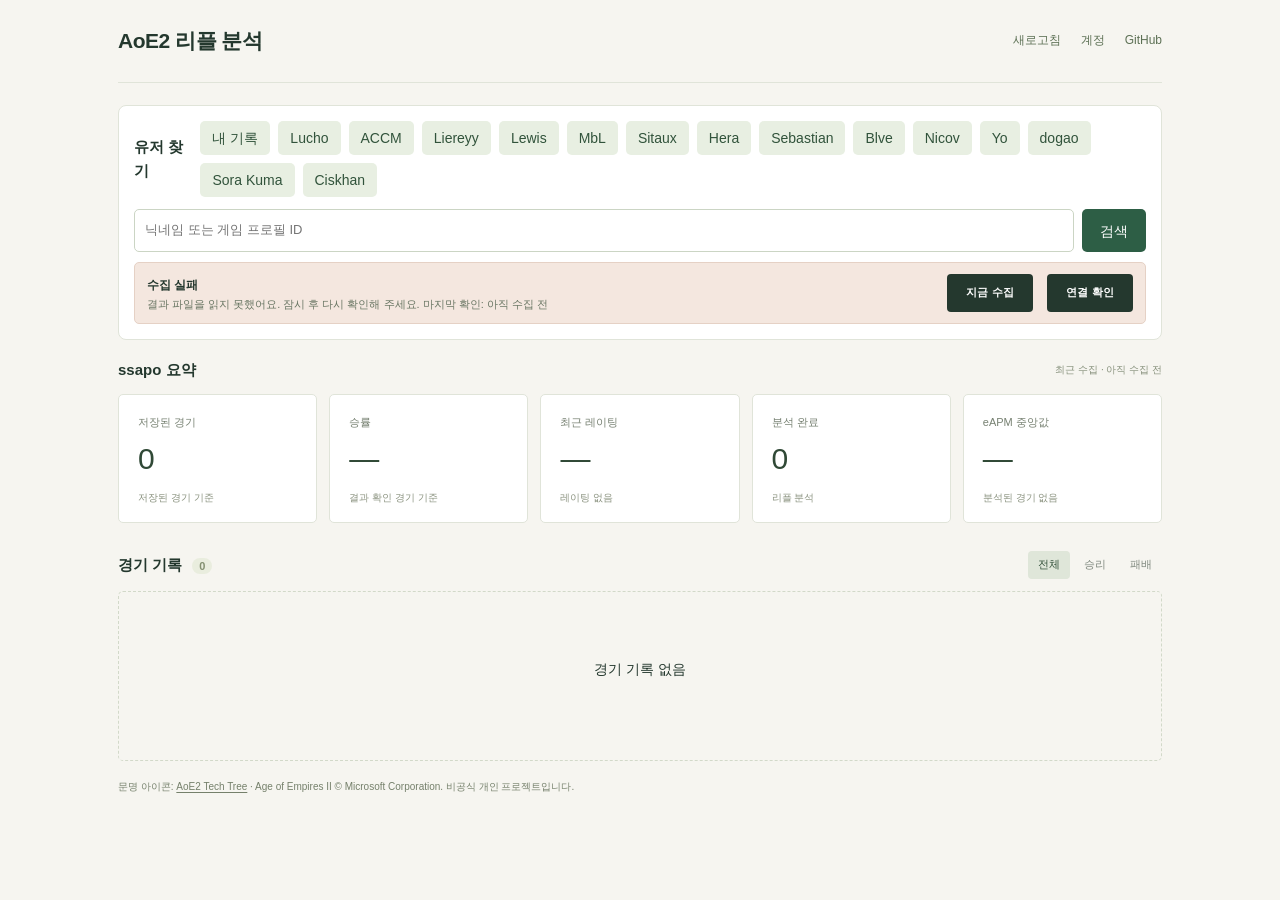
==== commit 327f25d6: "Version stamps on the site, and runs that continue while outdated analyses remain - Each engine resu" ====
--- a/site/index.html
+++ b/site/index.html
@@ -32,7 +32,7 @@
     <div class="section-heading"><h2><span id="player-name"></span> 요약</h2><span id="updated">연결 대기</span></div>
     <section class="stats" aria-label="경기 통계"><article><span>저장된 경기</span><strong id="stat-games">—</strong><small>저장된 경기 기준</small></article><article><span>승률</span><strong id="stat-win">—</strong><small id="stat-record">결과 확인 경기 기준</small></article><article><span>최근 레이팅</span><strong id="stat-rating">—</strong><small id="stat-delta">—</small></article><article><span>분석 완료</span><strong id="stat-analysis">—</strong><small>리플 분석</small></article><article><span>eAPM 중앙값</span><strong id="stat-eapm">—</strong><small id="stat-eapm-note">분석된 경기 기준</small></article></section>
     <section id="history"><div class="section-heading"><h2>경기 기록 <span id="match-count" class="count">0</span></h2><div class="filters" role="group" aria-label="경기 결과 필터"><button class="selected" data-filter="all" aria-pressed="true">전체</button><button data-filter="win" aria-pressed="false">승리</button><button data-filter="loss" aria-pressed="false">패배</button></div></div><div id="matches"></div><div id="pagination" class="pagination" hidden><button id="load-more" class="subtle">더 보기</button></div></section>
-  <small class="asset-notice">문명 아이콘: <a href="https://github.com/SiegeEngineers/aoe2techtree" target="_blank" rel="noopener noreferrer">AoE2 Tech Tree</a> · Age of Empires II © Microsoft Corporation. 비공식 개인 프로젝트입니다.</small>
+  <small class="asset-notice">문명 아이콘: <a href="https://github.com/SiegeEngineers/aoe2techtree" target="_blank" rel="noopener noreferrer">AoE2 Tech Tree</a> · Age of Empires II © Microsoft Corporation. 비공식 개인 프로젝트입니다.<span id="site-version"></span></small>
 </main>
   <dialog id="settings-dialog"><div class="dialog-head"><h2>계정 · 수집</h2><button class="close" data-close="settings-dialog" aria-label="닫기">×</button></div><p id="settings-profile"></p><p><a id="settings-profile-link" href="https://www.aoe2insights.com/user/13810994/" target="_blank" rel="noopener noreferrer">AoE2 Insights 프로필</a></p><p id="settings-collection-note"></p><details><summary>수집 제한</summary><p>지금 수집은 한 번에 최대 2경기를 새로 분석해요. 결과는 현재 탭에서 유지돼요. 리플 미제공이나 파서 호환 문제로 일부 분석이 빠질 수 있어요.</p><p>기본 계정과 헤라의 기록은 약 30분마다 따로 저장해요. 예약 수집은 지연되거나 중지될 수 있어요. 새로고침은 저장된 결과를 다시 읽어요.</p></details></dialog>
   <dialog id="match-dialog" aria-labelledby="review-title"><div class="dialog-head"><span id="match-subtitle">경기 분석</span><div class="match-navigation"><button id="match-newer" aria-label="더 최근 경기">←</button><button id="match-older" aria-label="더 이전 경기">→</button><button class="close" data-close="match-dialog" aria-label="닫기" autofocus>×</button></div></div><div id="match-detail"></div></dialog>
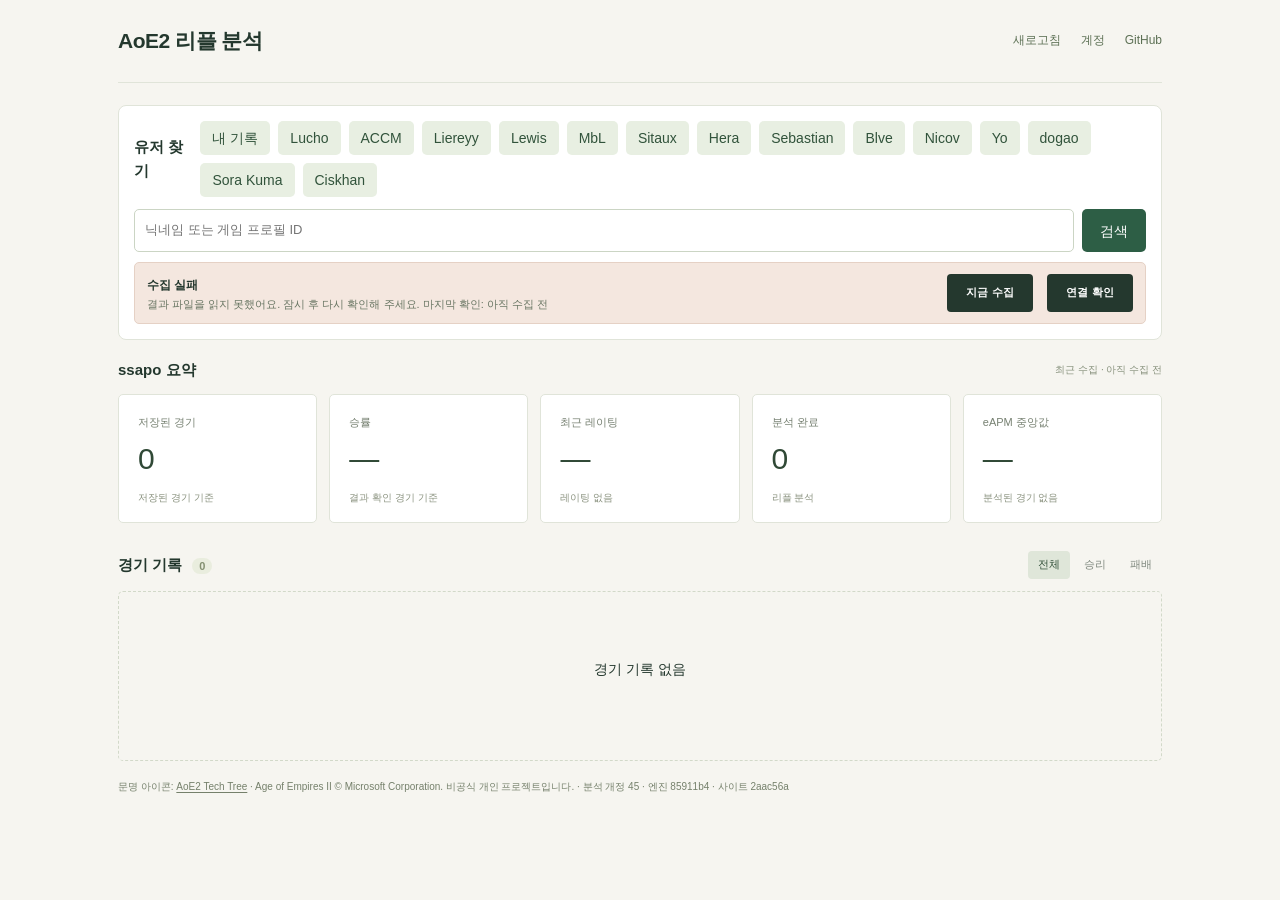
==== commit b065492a: "Engine replay page for PC (APP-22): site/replay The genie engine as WebAssembly (wasm32-wasip1, geni" ====
--- a/site/index.html
+++ b/site/index.html
@@ -22,7 +22,7 @@
   <script defer src="civ-matchup.js?v=20261117-fixed"></script>
   <script defer src="opening.js?v=20261113-names"></script>
   <script defer src="ranked-benchmarks.js?v=20261117-fixed"></script>
-  <script defer src="app.js?v=20261117-fixed"></script>
+  <script defer src="app.js?v=20261123-replay"></script>
 </head>
 <body>
   <main id="overview">
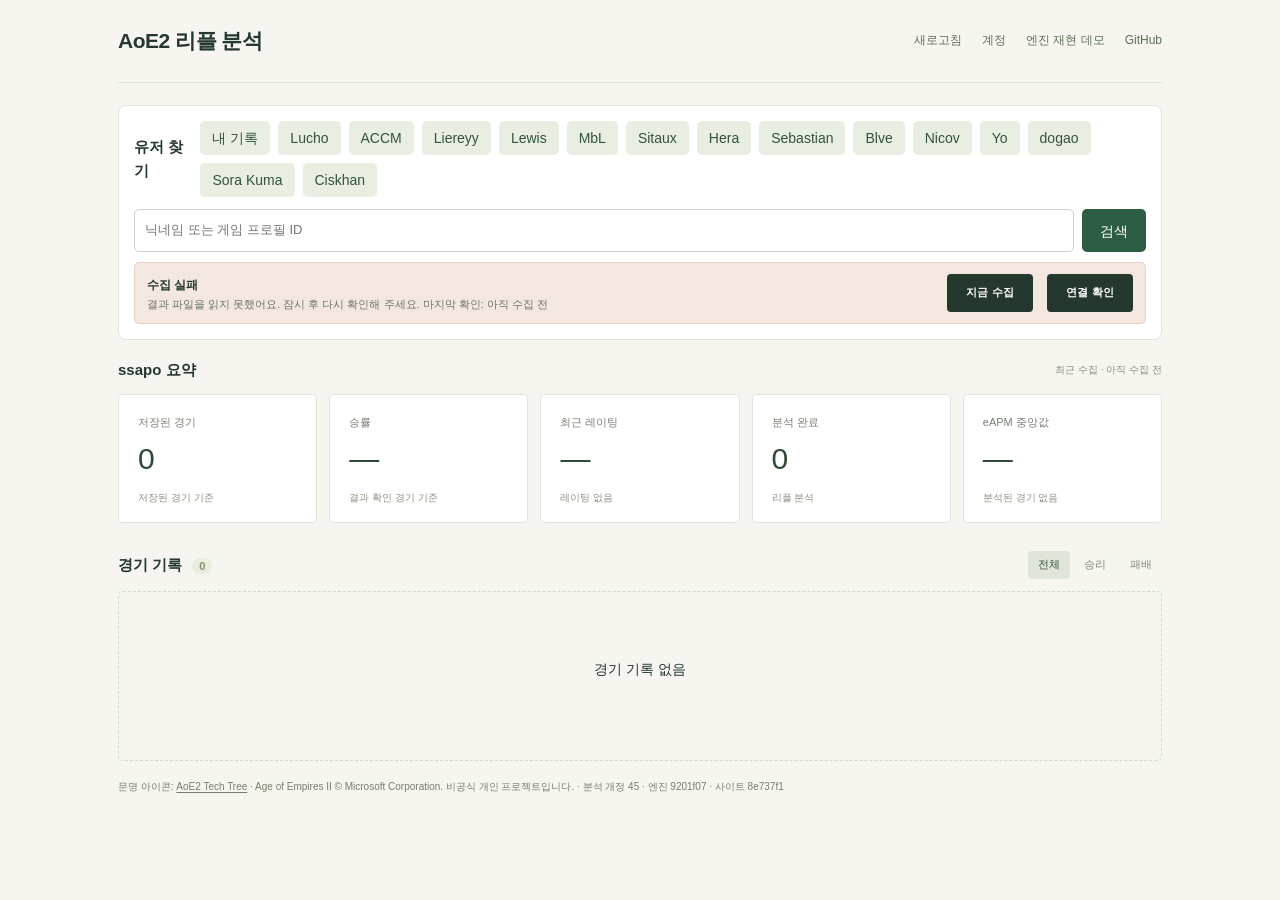
==== commit 952f928e: "Top bar: link to the engine replay demo (APP-22) Co-Authored-By: Claude Opus 5.5 <noreply@anthropic." ====
--- a/site/index.html
+++ b/site/index.html
@@ -26,7 +26,7 @@
 </head>
 <body>
   <main id="overview">
-    <header class="topbar"><h1>AoE2 리플 분석</h1><div class="toolbar"><button class="subtle" id="refresh">새로고침</button><button class="subtle" id="open-settings">계정</button><a id="source-link" href="https://github.com/ssapo/aoe2" target="_blank" rel="noopener noreferrer">GitHub</a></div></header>
+    <header class="topbar"><h1>AoE2 리플 분석</h1><div class="toolbar"><button class="subtle" id="refresh">새로고침</button><button class="subtle" id="open-settings">계정</button><a id="engine-demo-link" href="replay/?demo=518363684" title="엔진이 리플의 명령만으로 프로 경기 한 판을 다시 계산한 결과">엔진 재현 데모</a><a id="source-link" href="https://github.com/ssapo/aoe2" target="_blank" rel="noopener noreferrer">GitHub</a></div></header>
     <section class="player-search" aria-labelledby="player-search-title"><div class="section-heading"><h2 id="player-search-title">유저 찾기</h2><div class="profile-shortcuts"><button data-profile-id="26260702" data-profile-name="ssapo">내 기록</button></div></div><form id="player-search-form"><input id="player-query" type="search" placeholder="닉네임 또는 게임 프로필 ID" aria-label="닉네임 또는 게임 프로필 ID" maxlength="80" required><button type="submit" id="player-search-submit">검색</button></form><section class="connection" id="connection" aria-live="polite"></section><p id="player-search-status" class="compact-note" role="status"></p><div id="player-results"></div><p id="profile-view-note" class="compact-note"></p></section>
     <section id="collection-feedback" class="collection-feedback" aria-live="polite" hidden><div><strong id="collection-title"></strong><p id="collection-hint"></p></div><button id="collection-dismiss" aria-label="수집 결과 자동 확인 닫기">닫기</button></section>
     <div class="section-heading"><h2><span id="player-name"></span> 요약</h2><span id="updated">연결 대기</span></div>
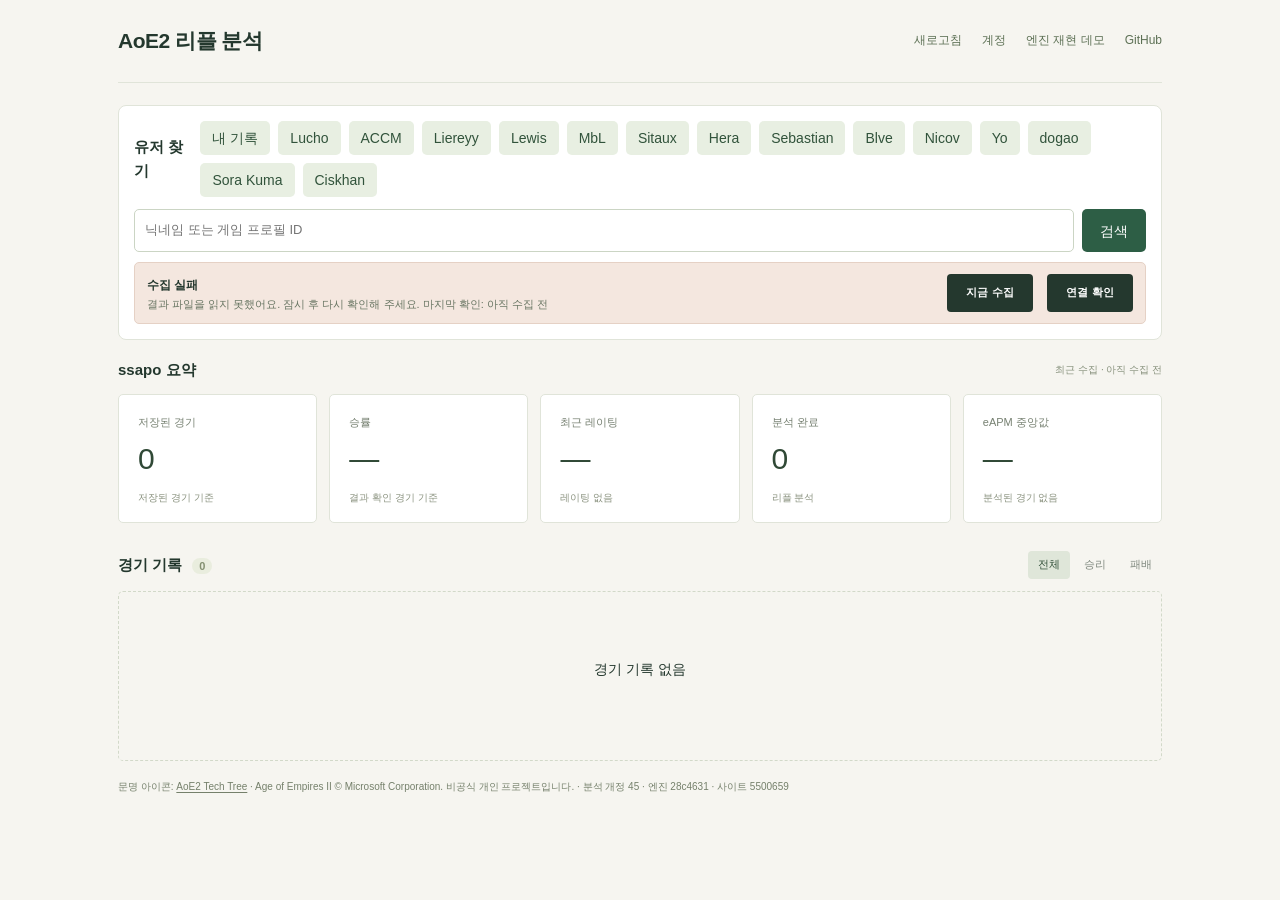
==== commit f67eba18: "Replay demo: add 521084500 (to the end, engine R65f) and a demo picker; top-bar link points to it Co" ====
--- a/site/index.html
+++ b/site/index.html
@@ -26,7 +26,7 @@
 </head>
 <body>
   <main id="overview">
-    <header class="topbar"><h1>AoE2 리플 분석</h1><div class="toolbar"><button class="subtle" id="refresh">새로고침</button><button class="subtle" id="open-settings">계정</button><a id="engine-demo-link" href="replay/?demo=518363684" title="엔진이 리플의 명령만으로 프로 경기 한 판을 다시 계산한 결과">엔진 재현 데모</a><a id="source-link" href="https://github.com/ssapo/aoe2" target="_blank" rel="noopener noreferrer">GitHub</a></div></header>
+    <header class="topbar"><h1>AoE2 리플 분석</h1><div class="toolbar"><button class="subtle" id="refresh">새로고침</button><button class="subtle" id="open-settings">계정</button><a id="engine-demo-link" href="replay/?demo=521084500" title="엔진이 리플의 명령만으로 프로 경기를 처음부터 끝까지 다시 계산한 결과">엔진 재현 데모</a><a id="source-link" href="https://github.com/ssapo/aoe2" target="_blank" rel="noopener noreferrer">GitHub</a></div></header>
     <section class="player-search" aria-labelledby="player-search-title"><div class="section-heading"><h2 id="player-search-title">유저 찾기</h2><div class="profile-shortcuts"><button data-profile-id="26260702" data-profile-name="ssapo">내 기록</button></div></div><form id="player-search-form"><input id="player-query" type="search" placeholder="닉네임 또는 게임 프로필 ID" aria-label="닉네임 또는 게임 프로필 ID" maxlength="80" required><button type="submit" id="player-search-submit">검색</button></form><section class="connection" id="connection" aria-live="polite"></section><p id="player-search-status" class="compact-note" role="status"></p><div id="player-results"></div><p id="profile-view-note" class="compact-note"></p></section>
     <section id="collection-feedback" class="collection-feedback" aria-live="polite" hidden><div><strong id="collection-title"></strong><p id="collection-hint"></p></div><button id="collection-dismiss" aria-label="수집 결과 자동 확인 닫기">닫기</button></section>
     <div class="section-heading"><h2><span id="player-name"></span> 요약</h2><span id="updated">연결 대기</span></div>
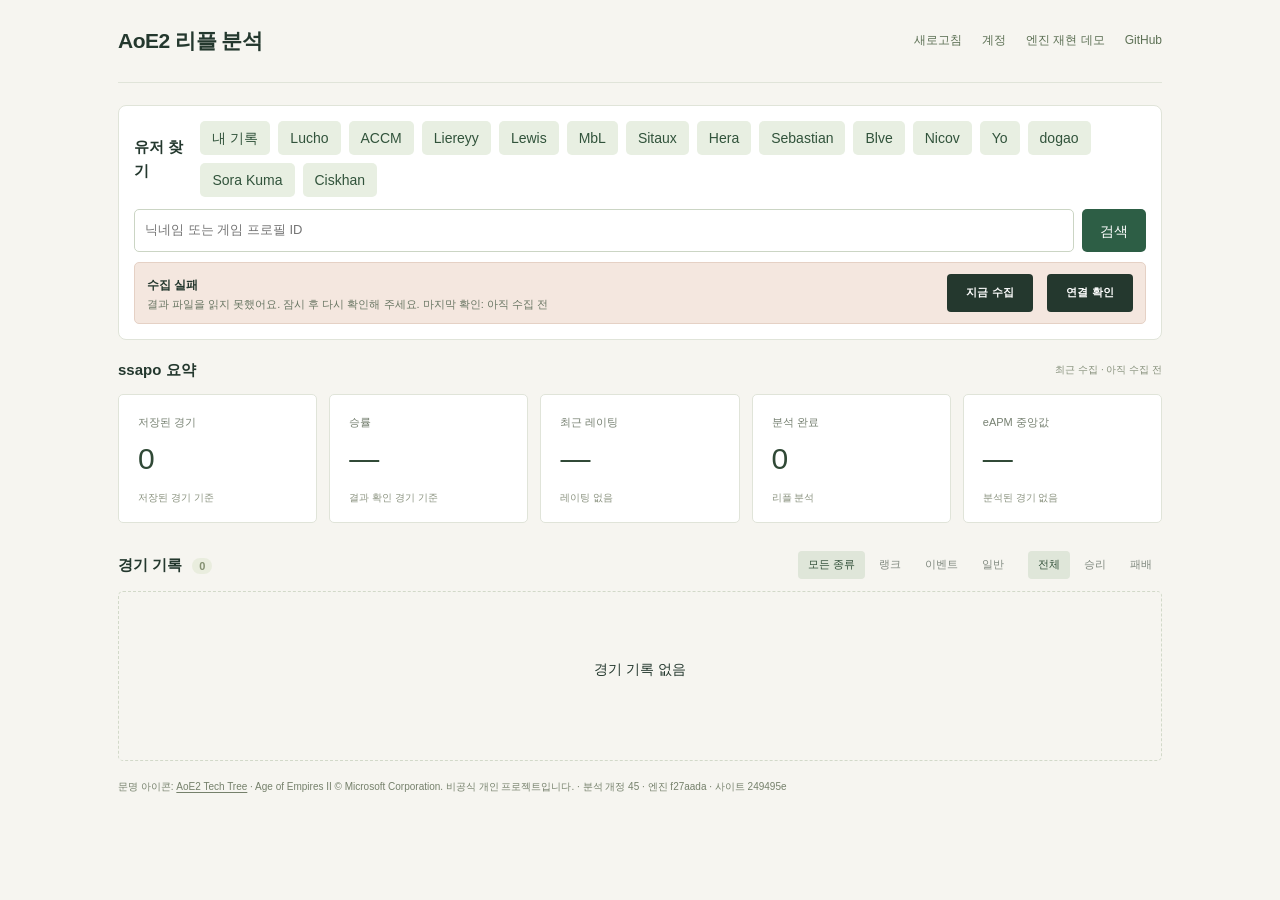
==== commit c4543a32: "Match list: match kind badge (ranked / event / custom) and kind filter (APP-23) Co-Authored-By: Clau" ====
--- a/site/index.html
+++ b/site/index.html
@@ -8,7 +8,7 @@
   <title>AoE2 리플 분석</title>
   <link rel="icon" href="icon.svg" type="image/svg+xml">
   <link rel="manifest" href="manifest.webmanifest">
-  <link rel="stylesheet" href="style.css?v=20261117-fixed">
+  <link rel="stylesheet" href="style.css?v=20261126-kind">
   <script defer src="collection-watch.js?v=20261106-age-resources"></script>
   <script defer src="building-map.js?v=20261113-key"></script>
   <script defer src="player-search.js?v=20261106-age-resources"></script>
@@ -22,7 +22,7 @@
   <script defer src="civ-matchup.js?v=20261117-fixed"></script>
   <script defer src="opening.js?v=20261113-names"></script>
   <script defer src="ranked-benchmarks.js?v=20261117-fixed"></script>
-  <script defer src="app.js?v=20261123-replay"></script>
+  <script defer src="app.js?v=20261126-kind"></script>
 </head>
 <body>
   <main id="overview">
@@ -31,7 +31,7 @@
     <section id="collection-feedback" class="collection-feedback" aria-live="polite" hidden><div><strong id="collection-title"></strong><p id="collection-hint"></p></div><button id="collection-dismiss" aria-label="수집 결과 자동 확인 닫기">닫기</button></section>
     <div class="section-heading"><h2><span id="player-name"></span> 요약</h2><span id="updated">연결 대기</span></div>
     <section class="stats" aria-label="경기 통계"><article><span>저장된 경기</span><strong id="stat-games">—</strong><small>저장된 경기 기준</small></article><article><span>승률</span><strong id="stat-win">—</strong><small id="stat-record">결과 확인 경기 기준</small></article><article><span>최근 레이팅</span><strong id="stat-rating">—</strong><small id="stat-delta">—</small></article><article><span>분석 완료</span><strong id="stat-analysis">—</strong><small>리플 분석</small></article><article><span>eAPM 중앙값</span><strong id="stat-eapm">—</strong><small id="stat-eapm-note">분석된 경기 기준</small></article></section>
-    <section id="history"><div class="section-heading"><h2>경기 기록 <span id="match-count" class="count">0</span></h2><div class="filters" role="group" aria-label="경기 결과 필터"><button class="selected" data-filter="all" aria-pressed="true">전체</button><button data-filter="win" aria-pressed="false">승리</button><button data-filter="loss" aria-pressed="false">패배</button></div></div><div id="matches"></div><div id="pagination" class="pagination" hidden><button id="load-more" class="subtle">더 보기</button></div></section>
+    <section id="history"><div class="section-heading"><h2>경기 기록 <span id="match-count" class="count">0</span></h2><div class="filter-groups"><div class="filters" role="group" aria-label="경기 종류 필터"><button class="selected" data-kind="all" aria-pressed="true">모든 종류</button><button data-kind="rank" aria-pressed="false" title="순위표가 있는 매칭">랭크</button><button data-kind="event" aria-pressed="false" title="Red Bull Wololo 같은 이벤트 매칭">이벤트</button><button data-kind="custom" aria-pressed="false" title="사용자 지정 방">일반</button></div><div class="filters" role="group" aria-label="경기 결과 필터"><button class="selected" data-filter="all" aria-pressed="true">전체</button><button data-filter="win" aria-pressed="false">승리</button><button data-filter="loss" aria-pressed="false">패배</button></div></div></div><div id="matches"></div><div id="pagination" class="pagination" hidden><button id="load-more" class="subtle">더 보기</button></div></section>
   <small class="asset-notice">문명 아이콘: <a href="https://github.com/SiegeEngineers/aoe2techtree" target="_blank" rel="noopener noreferrer">AoE2 Tech Tree</a> · Age of Empires II © Microsoft Corporation. 비공식 개인 프로젝트입니다.<span id="site-version"></span></small>
 </main>
   <dialog id="settings-dialog"><div class="dialog-head"><h2>계정 · 수집</h2><button class="close" data-close="settings-dialog" aria-label="닫기">×</button></div><p id="settings-profile"></p><p><a id="settings-profile-link" href="https://www.aoe2insights.com/user/13810994/" target="_blank" rel="noopener noreferrer">AoE2 Insights 프로필</a></p><p id="settings-collection-note"></p><details><summary>수집 제한</summary><p>지금 수집은 한 번에 최대 2경기를 새로 분석해요. 결과는 현재 탭에서 유지돼요. 리플 미제공이나 파서 호환 문제로 일부 분석이 빠질 수 있어요.</p><p>기본 계정과 헤라의 기록은 약 30분마다 따로 저장해요. 예약 수집은 지연되거나 중지될 수 있어요. 새로고침은 저장된 결과를 다시 읽어요.</p></details></dialog>
--- a/site/style.css
+++ b/site/style.css
@@ -481,3 +481,4 @@
 .mc-boxlabel{margin:0 0 4px;font-size:12px;color:#6d7865}.mc-boxlabel b{font-weight:600;color:#3d4b40;margin-left:6px;font-variant-numeric:tabular-nums}
 .mc-gapbox-plain .mc-gaphead{font-size:14px;font-weight:600}
 .mc-pairs .mc-subhead{margin-bottom:6px}.mc-pairs>.mc-none{font-size:13px}
+.filter-groups{display:flex;flex-wrap:wrap;gap:4px 14px;justify-content:flex-end}.kind-tag{display:inline-block;font-size:10px;font-weight:600;border-radius:3px;padding:0 5px;margin-right:6px;vertical-align:1px;line-height:1.6}.kind-rank{background:#dfe9f5;color:#2f5680}.kind-event{background:#f5e6d3;color:#8a5a1f}.kind-custom{background:#ececec;color:#5f655c}.kind-other{background:#f2f2f2;color:#888}
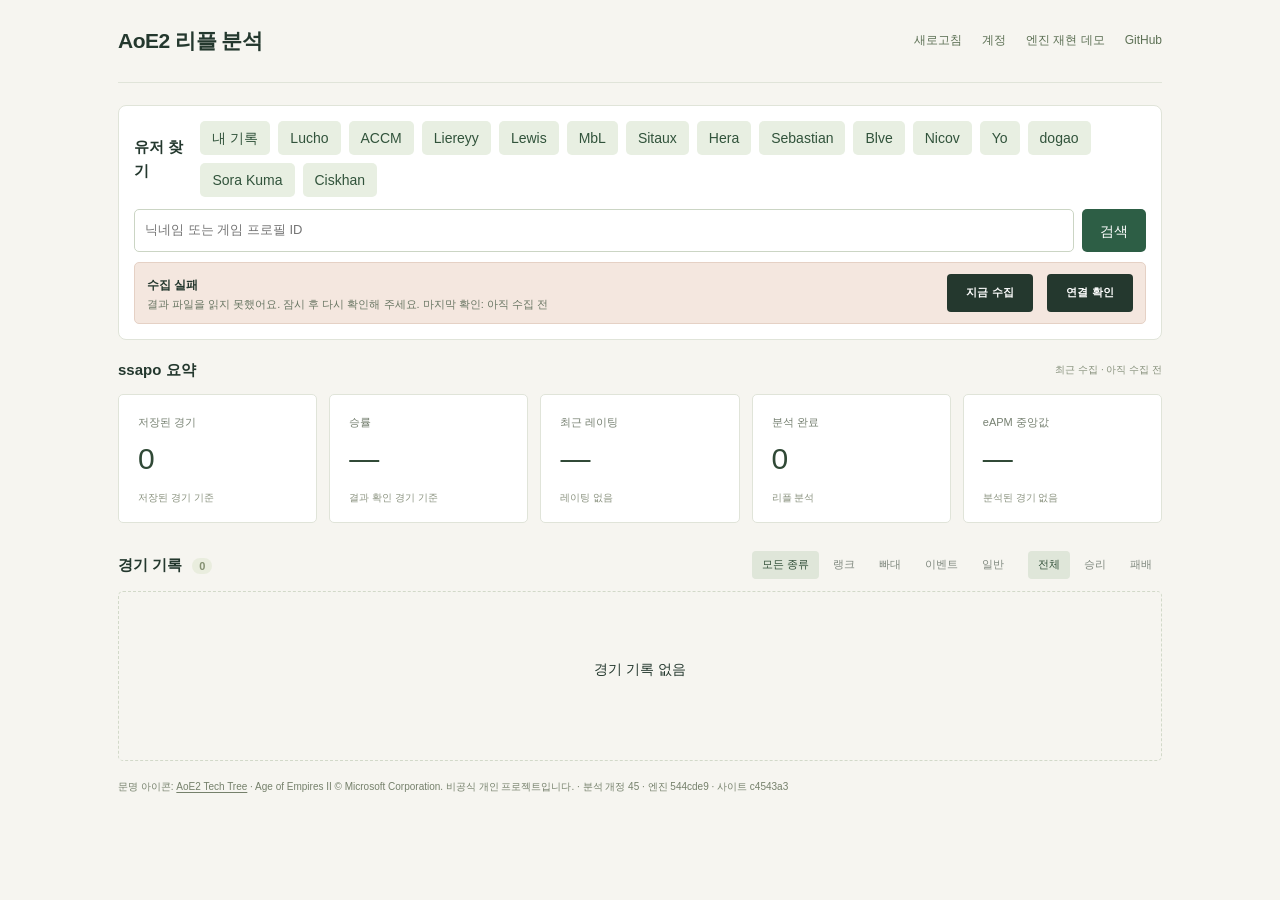
==== commit c56882e9: "Match kinds: quick play (18, 11) and ranked DM/RoR (60, 120) confirmed; replay map: ground colour an" ====
--- a/site/index.html
+++ b/site/index.html
@@ -8,7 +8,7 @@
   <title>AoE2 리플 분석</title>
   <link rel="icon" href="icon.svg" type="image/svg+xml">
   <link rel="manifest" href="manifest.webmanifest">
-  <link rel="stylesheet" href="style.css?v=20261126-kind">
+  <link rel="stylesheet" href="style.css?v=20261126-kind2">
   <script defer src="collection-watch.js?v=20261106-age-resources"></script>
   <script defer src="building-map.js?v=20261113-key"></script>
   <script defer src="player-search.js?v=20261106-age-resources"></script>
@@ -22,7 +22,7 @@
   <script defer src="civ-matchup.js?v=20261117-fixed"></script>
   <script defer src="opening.js?v=20261113-names"></script>
   <script defer src="ranked-benchmarks.js?v=20261117-fixed"></script>
-  <script defer src="app.js?v=20261126-kind"></script>
+  <script defer src="app.js?v=20261126-kind2"></script>
 </head>
 <body>
   <main id="overview">
@@ -31,7 +31,7 @@
     <section id="collection-feedback" class="collection-feedback" aria-live="polite" hidden><div><strong id="collection-title"></strong><p id="collection-hint"></p></div><button id="collection-dismiss" aria-label="수집 결과 자동 확인 닫기">닫기</button></section>
     <div class="section-heading"><h2><span id="player-name"></span> 요약</h2><span id="updated">연결 대기</span></div>
     <section class="stats" aria-label="경기 통계"><article><span>저장된 경기</span><strong id="stat-games">—</strong><small>저장된 경기 기준</small></article><article><span>승률</span><strong id="stat-win">—</strong><small id="stat-record">결과 확인 경기 기준</small></article><article><span>최근 레이팅</span><strong id="stat-rating">—</strong><small id="stat-delta">—</small></article><article><span>분석 완료</span><strong id="stat-analysis">—</strong><small>리플 분석</small></article><article><span>eAPM 중앙값</span><strong id="stat-eapm">—</strong><small id="stat-eapm-note">분석된 경기 기준</small></article></section>
-    <section id="history"><div class="section-heading"><h2>경기 기록 <span id="match-count" class="count">0</span></h2><div class="filter-groups"><div class="filters" role="group" aria-label="경기 종류 필터"><button class="selected" data-kind="all" aria-pressed="true">모든 종류</button><button data-kind="rank" aria-pressed="false" title="순위표가 있는 매칭">랭크</button><button data-kind="event" aria-pressed="false" title="Red Bull Wololo 같은 이벤트 매칭">이벤트</button><button data-kind="custom" aria-pressed="false" title="사용자 지정 방">일반</button></div><div class="filters" role="group" aria-label="경기 결과 필터"><button class="selected" data-filter="all" aria-pressed="true">전체</button><button data-filter="win" aria-pressed="false">승리</button><button data-filter="loss" aria-pressed="false">패배</button></div></div></div><div id="matches"></div><div id="pagination" class="pagination" hidden><button id="load-more" class="subtle">더 보기</button></div></section>
+    <section id="history"><div class="section-heading"><h2>경기 기록 <span id="match-count" class="count">0</span></h2><div class="filter-groups"><div class="filters" role="group" aria-label="경기 종류 필터"><button class="selected" data-kind="all" aria-pressed="true">모든 종류</button><button data-kind="rank" aria-pressed="false" title="순위표가 있는 매칭">랭크</button><button data-kind="quick" aria-pressed="false" title="빠른 대전(자동 매칭, 순위 없음)">빠대</button><button data-kind="event" aria-pressed="false" title="Red Bull Wololo 같은 이벤트 매칭">이벤트</button><button data-kind="custom" aria-pressed="false" title="순위 없는 방">일반</button></div><div class="filters" role="group" aria-label="경기 결과 필터"><button class="selected" data-filter="all" aria-pressed="true">전체</button><button data-filter="win" aria-pressed="false">승리</button><button data-filter="loss" aria-pressed="false">패배</button></div></div></div><div id="matches"></div><div id="pagination" class="pagination" hidden><button id="load-more" class="subtle">더 보기</button></div></section>
   <small class="asset-notice">문명 아이콘: <a href="https://github.com/SiegeEngineers/aoe2techtree" target="_blank" rel="noopener noreferrer">AoE2 Tech Tree</a> · Age of Empires II © Microsoft Corporation. 비공식 개인 프로젝트입니다.<span id="site-version"></span></small>
 </main>
   <dialog id="settings-dialog"><div class="dialog-head"><h2>계정 · 수집</h2><button class="close" data-close="settings-dialog" aria-label="닫기">×</button></div><p id="settings-profile"></p><p><a id="settings-profile-link" href="https://www.aoe2insights.com/user/13810994/" target="_blank" rel="noopener noreferrer">AoE2 Insights 프로필</a></p><p id="settings-collection-note"></p><details><summary>수집 제한</summary><p>지금 수집은 한 번에 최대 2경기를 새로 분석해요. 결과는 현재 탭에서 유지돼요. 리플 미제공이나 파서 호환 문제로 일부 분석이 빠질 수 있어요.</p><p>기본 계정과 헤라의 기록은 약 30분마다 따로 저장해요. 예약 수집은 지연되거나 중지될 수 있어요. 새로고침은 저장된 결과를 다시 읽어요.</p></details></dialog>
--- a/site/style.css
+++ b/site/style.css
@@ -481,4 +481,4 @@
 .mc-boxlabel{margin:0 0 4px;font-size:12px;color:#6d7865}.mc-boxlabel b{font-weight:600;color:#3d4b40;margin-left:6px;font-variant-numeric:tabular-nums}
 .mc-gapbox-plain .mc-gaphead{font-size:14px;font-weight:600}
 .mc-pairs .mc-subhead{margin-bottom:6px}.mc-pairs>.mc-none{font-size:13px}
-.filter-groups{display:flex;flex-wrap:wrap;gap:4px 14px;justify-content:flex-end}.kind-tag{display:inline-block;font-size:10px;font-weight:600;border-radius:3px;padding:0 5px;margin-right:6px;vertical-align:1px;line-height:1.6}.kind-rank{background:#dfe9f5;color:#2f5680}.kind-event{background:#f5e6d3;color:#8a5a1f}.kind-custom{background:#ececec;color:#5f655c}.kind-other{background:#f2f2f2;color:#888}
+.filter-groups{display:flex;flex-wrap:wrap;gap:4px 14px;justify-content:flex-end}.kind-tag{display:inline-block;font-size:10px;font-weight:600;border-radius:3px;padding:0 5px;margin-right:6px;vertical-align:1px;line-height:1.6}.kind-rank{background:#dfe9f5;color:#2f5680}.kind-event{background:#f5e6d3;color:#8a5a1f}.kind-quick{background:#e3f1e3;color:#2f6b3a}.kind-custom{background:#ececec;color:#5f655c}.kind-other{background:#f2f2f2;color:#888}
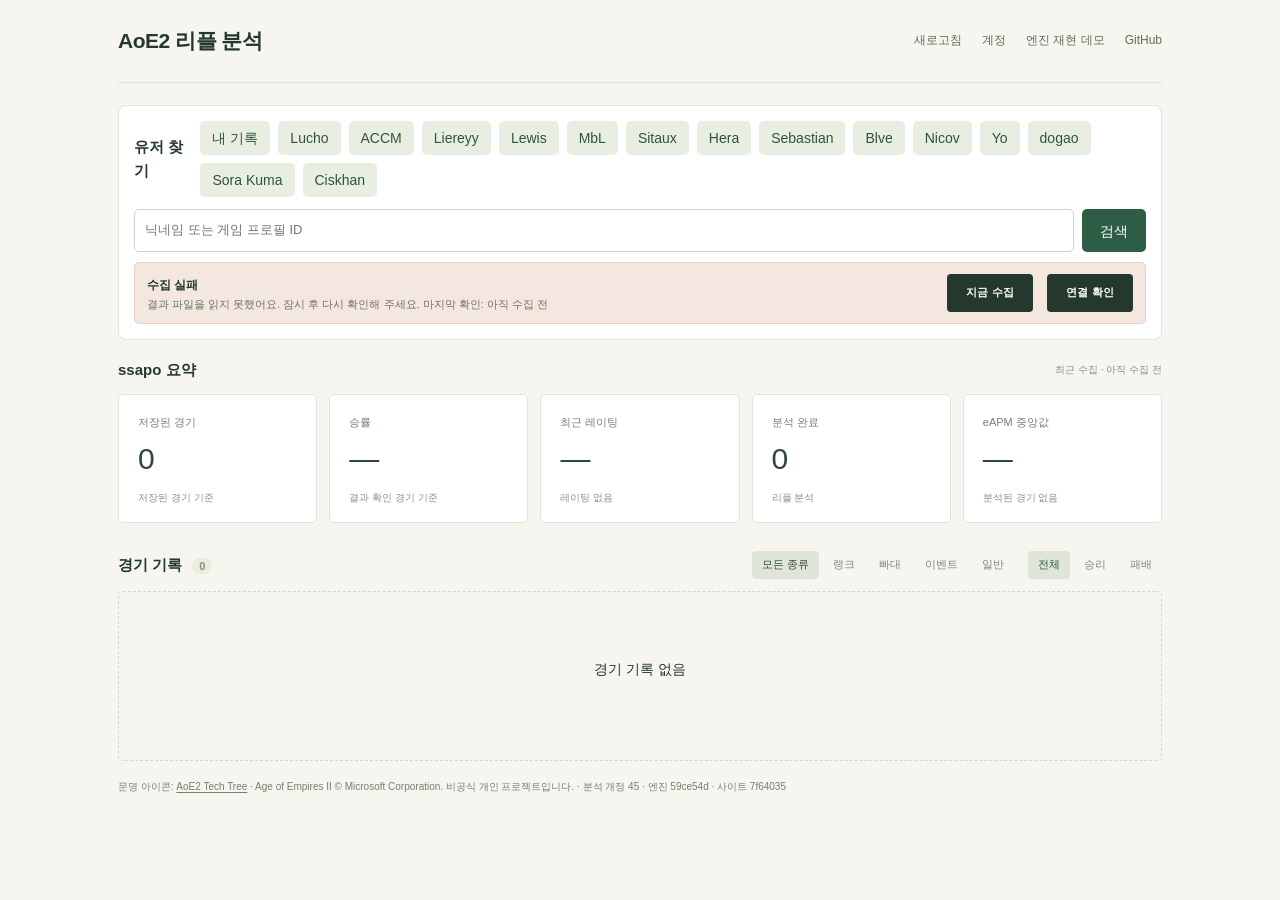
==== commit 63d8adc9: "Match list: empty kind filter says no matches of that kind Co-Authored-By: Claude Opus 5.5 <noreply@" ====
--- a/site/index.html
+++ b/site/index.html
@@ -22,7 +22,7 @@
   <script defer src="civ-matchup.js?v=20261117-fixed"></script>
   <script defer src="opening.js?v=20261113-names"></script>
   <script defer src="ranked-benchmarks.js?v=20261117-fixed"></script>
-  <script defer src="app.js?v=20261126-kind2"></script>
+  <script defer src="app.js?v=20261126-kind3"></script>
 </head>
 <body>
   <main id="overview">
